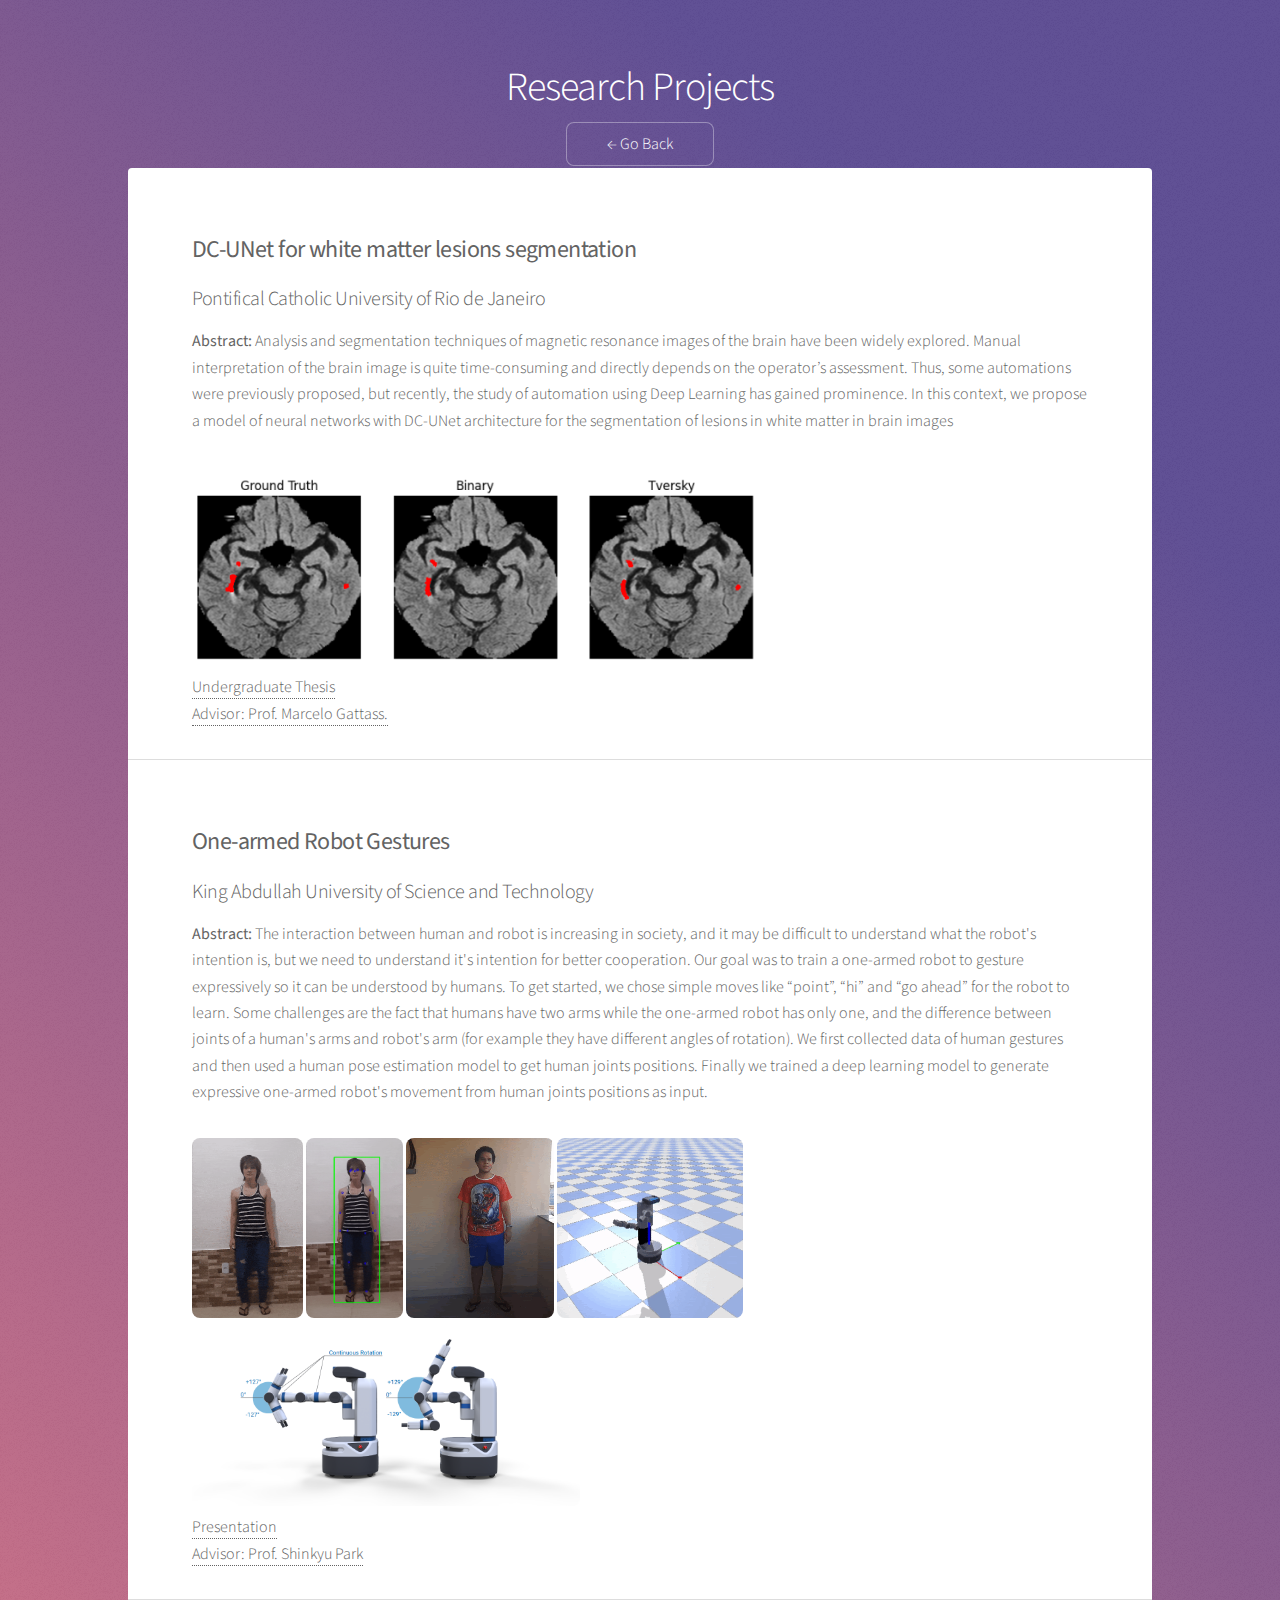
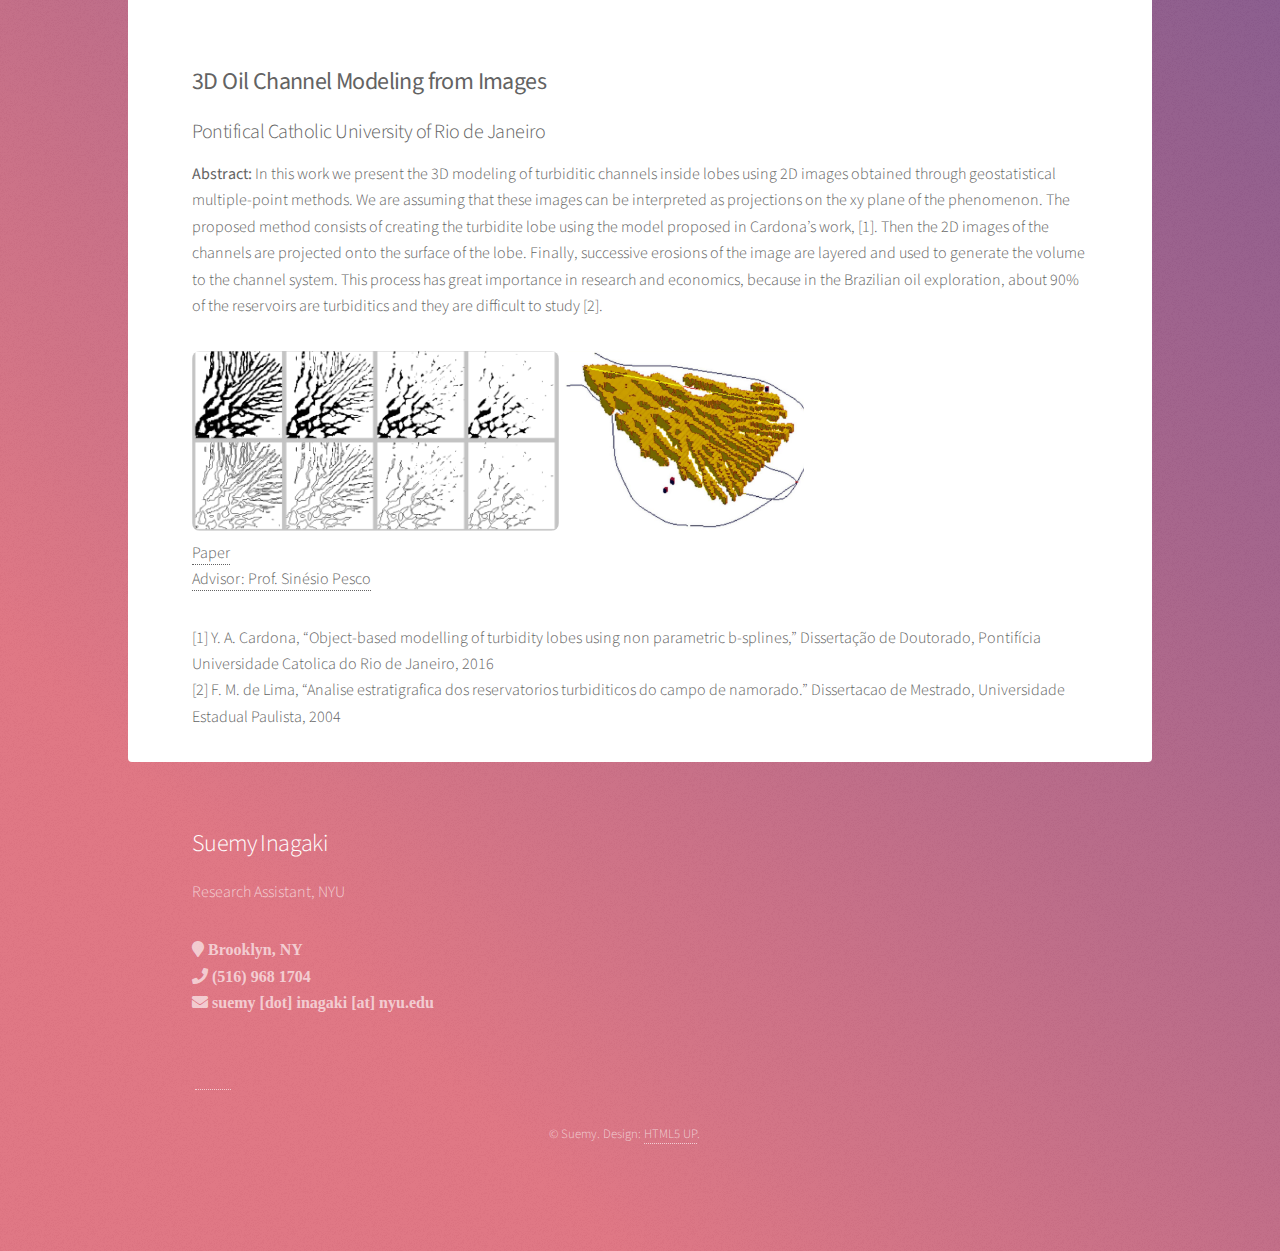
==== research.html @ 91f67653 "Update with research projects" ====
<!DOCTYPE HTML>
<!--
	Stellar by HTML5 UP
	html5up.net | @ajlkn
	Free for personal and commercial use under the CCA 3.0 license (html5up.net/license)
-->
<html>
	<head>
		<title>Research Projects</title>
		<meta charset="utf-8" />
		<meta name="viewport" content="width=device-width, initial-scale=1, user-scalable=no" />
		<link rel="stylesheet" href="assets/css/main.css" />
		<noscript><link rel="stylesheet" href="assets/css/noscript.css" /></noscript>
	</head>
	<body class="is-preload">

		<!-- Wrapper -->
			<div id="wrapper">

				<!-- Header -->
					<header id="header">
						<h1>Research Projects</h1>
						<a href="index.html#intro" class="button"> &#8592 Go Back</a>
						<!-- <p>Ipsum dolor sit amet nullam</p> -->
					</header>

				<!-- Main -->
					<div id="main">
						<!-- Content -->
							<section id="content" class="main">
								<span class="image main"><img src="images/pic04.jpg" alt="" /></span>
								<h2><b>DC-UNet for white matter lesions segmentation</b></h2>
								<h3>Pontifical Catholic University of Rio de Janeiro</h3>
								<p><b>Abstract: </b>Analysis and segmentation techniques of magnetic resonance images of
									the brain have been widely explored. Manual interpretation of the brain image
									is quite time-consuming and directly depends on the operator’s assessment.
									Thus, some automations were previously proposed, but recently, the study
									of automation using Deep Learning has gained prominence. In this context,
									we propose a model of neural networks with DC-UNet architecture for the
									segmentation of lesions in white matter in brain images</p>
									<span class="image"><img src="images/brain-result.png" alt="" width="100%" height="200" display="block" margin-left="auto"
										margin-right="auto"/></span><br>
										<a target="_blank" href="https://www.maxwell.vrac.puc-rio.br/64865/64865.PDF">Undergraduate Thesis</a><br>
									<a target="_blank" href="https://scholar.google.com.br/citations?user=zrRqeM8AAAAJ&hl=en">Advisor: Prof. Marcelo Gattass.</a>
								</section>

								<section id="content" class="main">	
								<h2><b>One-armed Robot Gestures</b></h2>
								<h3>King Abdullah University of Science and Technology</h3>

								<p><b>Abstract: </b>The interaction between human and robot is increasing in society, and 				
									it may be difficult to understand what the robot's intention is, but
									we need to understand it's intention for better cooperation. 
									Our goal was to train a one-armed robot to gesture expressively so it can be understood by humans.
									To get started, we chose simple moves like “point”, “hi” and “go ahead” for the robot to learn.
									Some challenges are the fact that humans have two arms while the one-armed robot has only one, and 
									the difference between joints of a human's arms and robot's arm (for example they have different angles of rotation). 
									We first collected data of human gestures and then used a human pose estimation model to get human joints positions. Finally we
									trained a deep learning model to generate expressive one-armed robot's movement from human  joints positions as input. 
									</p>
									<div class="container" display="flex" align-items="center" grid-template-columns="1fr 1fr 1fr" column-gap="5px">
									<span class="image"><img src="images/pose-estimation-input.gif" alt="" width="100%" height="180" display="block" margin-left="auto"
										margin-right="auto"/></span>
									<span class="image"><img src="images/pose-estimation.gif" alt="" width="100%" height="180" display="block" margin-left="auto"
									margin-right="auto"/></span>
									<span class="image"><img src="images/person.gif" alt="" width="100%" height="180" display="block" margin-left="auto"
										margin-right="auto"/></span>
									<span class="image"><img src="images/robot-cut.gif" alt="" width="100%" height="180" display="block" margin-left="auto"
										margin-right="auto"/></span>
									<span class="image"><img src="images/fetch.png" alt="" width="100%" height="180" display="block" margin-left="auto"
										margin-right="auto"/></span>
									</div>
									<a target="_blank" href="https://docs.google.com/presentation/d/1oYdUjSKc9FrnafpbBqPmD8VnuwmYdzmno7XY4Pcag-A/edit#slide=id.gc6f80d1ff_0_0"> Presentation </a><br>
									<a target="_blank" href="https://sites.google.com/site/shinkyupark1/home"> Advisor: Prof. Shinkyu Park</a>
							</section>
							<section  id="content" class="main">
							<h2><b>3D Oil Channel Modeling from Images</b></h2>
							<h3>Pontifical Catholic University of Rio de Janeiro</h3>
							<p><b>Abstract: </b>In this work we present the 3D modeling of turbiditic channels inside lobes using 2D images obtained through
								geostatistical multiple-point methods. We are assuming that these
								images can be interpreted as projections on the xy plane of
								the phenomenon. The proposed method consists of creating the
								turbidite lobe using the model proposed in Cardona’s work, [1].
								Then the 2D images of the channels are projected onto the surface
								of the lobe. Finally, successive erosions of the image are layered
								and used to generate the volume to the channel system. This
								process has great importance in research and economics, because
								in the Brazilian oil exploration, about 90% of the reservoirs are
								turbiditics and they are difficult to study [2].</p>
								<span class="image"><img src="images/channel2.png" alt="" width="100%" height="180" display="block" margin-left="auto"
									margin-right="auto"/></span>
								<span class="image"><img src="images/channel.png" alt="" width="100%" height="180" display="block" margin-left="auto"
								margin-right="auto"/></span><br>
								<a target="_blank" href="http://sibgrapi.sid.inpe.br/col/sid.inpe.br/sibgrapi/2018/10.19.23.57/doc/WUW_3D_Modeling_Of_Turbiditic_Channel.pdf"> Paper </a><br>
								<a target="_blank" href="http://www.mat.puc-rio.br/docente/sinesio-pesco"> Advisor: Prof. Sinésio Pesco</a></p>
								<div fontsize="1px">[1] Y. A. Cardona, “Object-based modelling of turbidity lobes using non
									parametric b-splines,” Dissertação de Doutorado, Pontifícia Universidade
									Catolica do Rio de Janeiro, 2016</div>
								<div>[2] F. M. de Lima, “Analise estratigrafica dos reservatorios turbiditicos do
									campo de namorado.” Dissertacao de Mestrado, Universidade Estadual
									Paulista, 2004</div>
								
							</section>

					</div>

				<!-- Footer -->
				<footer id="footer">
					<section>
						<h2>Suemy Inagaki</h2>
						<p>Research Assistant, NYU</p>
					<p><i class="fa fa-map-marker"> Brooklyn, NY </i><br/>
						<i class="fa fa-phone"> (516) 968 1704</i><br/>
						<i class="fa fa-envelope"> suemy [dot] inagaki [at] nyu.edu </i> </p>
						<p></p>
	
						<a style="font-size:24px" target="_blank" href="https://www.linkedin.com/in/suemy-inagaki/"><i class="fa fa-linkedin-square" style="font-size:36px"></i></a>
						<a style="font-size:24px" target="_blank" href="https://github.com/SuemyInagaki"><i class="fa fa-github" style="font-size:36px"></i></a>
							
					</section>
					<p class="copyright">&copy; Suemy. Design: <a href="https://html5up.net">HTML5 UP</a>.</p>
				</footer>


			</div>

		<!-- Scripts -->
			<script src="assets/js/jquery.min.js"></script>
			<script src="assets/js/jquery.scrollex.min.js"></script>
			<script src="assets/js/jquery.scrolly.min.js"></script>
			<script src="assets/js/browser.min.js"></script>
			<script src="assets/js/breakpoints.min.js"></script>
			<script src="assets/js/util.js"></script>
			<script src="assets/js/main.js"></script>

	</body>
</html>
---- assets/css/main.css ----
@import url(fontawesome-all.min.css);
@import 'https://fonts.googleapis.com/css?family=Source+Sans+Pro:300,400';

/*
	Stellar by HTML5 UP
	html5up.net | @ajlkn
	Free for personal and commercial use under the CCA 3.0 license (html5up.net/license)
*/

html, body, div, span, applet, object,
iframe, h1, h2, h3, h4, h5, h6, p, blockquote,
pre, a, abbr, acronym, address, big, cite,
code, del, dfn, em, img, ins, kbd, q, s, samp,
small, strike, strong, sub, sup, tt, var, b,
u, i, center, dl, dt, dd, ol, ul, li, fieldset,
form, label, legend, table, caption, tbody,
tfoot, thead, tr, th, td, article, aside,
canvas, details, embed, figure, figcaption,
footer, header, hgroup, menu, nav, output, ruby,
section, summary, time, mark, audio, video {
	margin: 0;
	padding: 0;
	border: 0;
	font-size: 100%;
	font: inherit;
	vertical-align: baseline;}

article, aside, details, figcaption, figure,
footer, header, hgroup, menu, nav, section {
	display: block;}

body {
	line-height: 1;
}

ol, ul {
	list-style: none;
}

blockquote, q {
	quotes: none;
}

	blockquote:before, blockquote:after, q:before, q:after {
		content: '';
		content: none;
	}

table {
	border-collapse: collapse;
	border-spacing: 0;
}

body {
	-webkit-text-size-adjust: none;
}

mark {
	background-color: transparent;
	color: inherit;
}

input::-moz-focus-inner {
	border: 0;
	padding: 0;
}

input, select, textarea {
	-moz-appearance: none;
	-webkit-appearance: none;
	-ms-appearance: none;
	appearance: none;
}

/* Basic */

	@-ms-viewport {
		width: device-width;
	}

	body {
		-ms-overflow-style: scrollbar;
	}

	@media screen and (max-width: 480px) {

		html, body {
			min-width: 320px;
		}

	}

	html {
		box-sizing: border-box;
	}

	*, *:before, *:after {
		box-sizing: inherit;
	}

	body {
		background-color: #935d8c;
		background-image: url("images/overlay.png"), -moz-linear-gradient(45deg, #e37682 15%, #5f4d93 85%);
		background-image: url("images/overlay.png"), -webkit-linear-gradient(45deg, #e37682 15%, #5f4d93 85%);
		background-image: url("images/overlay.png"), -ms-linear-gradient(45deg, #e37682 15%, #5f4d93 85%);
		background-image: url("images/overlay.png"), linear-gradient(45deg, #e37682 15%, #5f4d93 85%);
	}

		body.is-preload *, body.is-preload *:before, body.is-preload *:after {
			-moz-animation: none !important;
			-webkit-animation: none !important;
			-ms-animation: none !important;
			animation: none !important;
			-moz-transition: none !important;
			-webkit-transition: none !important;
			-ms-transition: none !important;
			transition: none !important;
		}

/* Type */

	body {
		background-color: #935d8c;
		color: rgba(255, 255, 255, 0.65);
	}

	body, input, select, textarea {
		font-family: "Source Sans Pro", Helvetica, sans-serif;
		font-size: 17pt;
		font-weight: 300;
		line-height: 1.65;
	}

		@media screen and (max-width: 1680px) {

			body, input, select, textarea {
				font-size: 14pt;
			}

		}

		@media screen and (max-width: 1280px) {

			body, input, select, textarea {
				font-size: 12pt;
			}

		}

		@media screen and (max-width: 360px) {

			body, input, select, textarea {
				font-size: 11pt;
			}

		}

	a {
		-moz-transition: color 0.2s ease, border-bottom 0.2s ease;
		-webkit-transition: color 0.2s ease, border-bottom 0.2s ease;
		-ms-transition: color 0.2s ease, border-bottom 0.2s ease;
		transition: color 0.2s ease, border-bottom 0.2s ease;
		text-decoration: none;
		border-bottom: dotted 1px;
		color: inherit;
	}

		a:hover {
			border-bottom-color: transparent;
		}

	strong, b {
		font-weight: 400;
	}

	em, i {
		font-style: italic;
	}

	p {
		margin: 0 0 2em 0;
	}

		p.content {
			-moz-columns: 20em 2;
			-webkit-columns: 20em 2;
			-ms-columns: 20em 2;
			columns: 20em 2;
			-moz-column-gap: 2em;
			-webkit-column-gap: 2em;
			-ms-column-gap: 2em;
			column-gap: 2em;
			text-align: justify;
		}

	h1, h2, h3, h4, h5, h6 {
		font-weight: 300;
		line-height: 1.5;
		margin: 0 0 0.7em 0;
		letter-spacing: -0.025em;
	}

		h1 a, h2 a, h3 a, h4 a, h5 a, h6 a {
			color: inherit;
			text-decoration: none;
		}

	h1 {
		font-size: 2.5em;
		line-height: 1.2;
	}

	h2 {
		font-size: 1.5em;
	}

	h3 {
		font-size: 1.25em;
	}

	h4 {
		font-size: 1.1em;
	}

	h5 {
		font-size: 0.9em;
	}

	h6 {
		font-size: 0.7em;
	}

	@media screen and (max-width: 736px) {

		h1 {
			font-size: 2em;
		}

	}

	sub {
		font-size: 0.8em;
		position: relative;
		top: 0.5em;
	}

	sup {
		font-size: 0.8em;
		position: relative;
		top: -0.5em;
	}

	blockquote {
		border-left: solid 4px;
		font-style: italic;
		margin: 0 0 2em 0;
		padding: 0.5em 0 0.5em 2em;
	}

	code {
		border-radius: 8px;
		border: solid 1px;
		font-family: "Courier New", monospace;
		font-size: 0.9em;
		margin: 0 0.25em;
		padding: 0.25em 0.65em;
	}

	pre {
		-webkit-overflow-scrolling: touch;
		font-family: "Courier New", monospace;
		font-size: 0.9em;
		margin: 0 0 2em 0;
	}

		pre code {
			display: block;
			line-height: 1.75;
			padding: 1em 1.5em;
			overflow-x: auto;
		}

	hr {
		border: 0;
		border-bottom: solid 1px;
		margin: 2em 0;
	}

		hr.major {
			margin: 3em 0;
		}

	.align-left {
		text-align: left;
	}

	.align-center {
		text-align: center;
	}

	.align-right {
		text-align: right;
	}

	input, select, textarea {
		color: #ffffff;
	}

	a:hover {
		color: #ffffff;
	}

	strong, b {
		color: #ffffff;
	}

	h1, h2, h3, h4, h5, h6 {
		color: #ffffff;
	}

	blockquote {
		border-left-color: rgba(255, 255, 255, 0.35);
	}

	code {
		background: rgba(255, 255, 255, 0.075);
		border-color: rgba(255, 255, 255, 0.35);
	}

	hr {
		border-bottom-color: rgba(255, 255, 255, 0.35);
	}

/* Row */

	.row {
		display: flex;
		flex-wrap: wrap;
		box-sizing: border-box;
		align-items: stretch;
	}

		.row > * {
			box-sizing: border-box;
		}

		.row.gtr-uniform > * > :last-child {
			margin-bottom: 0;
		}

		.row.aln-left {
			justify-content: flex-start;
		}

		.row.aln-center {
			justify-content: center;
		}

		.row.aln-right {
			justify-content: flex-end;
		}

		.row.aln-top {
			align-items: flex-start;
		}

		.row.aln-middle {
			align-items: center;
		}

		.row.aln-bottom {
			align-items: flex-end;
		}

		.row > .imp {
			order: -1;
		}

		.row > .col-1 {
			width: 8.33333%;
		}

		.row > .off-1 {
			margin-left: 8.33333%;
		}

		.row > .col-2 {
			width: 16.66667%;
		}

		.row > .off-2 {
			margin-left: 16.66667%;
		}

		.row > .col-3 {
			width: 25%;
		}

		.row > .off-3 {
			margin-left: 25%;
		}

		.row > .col-4 {
			width: 33.33333%;
		}

		.row > .off-4 {
			margin-left: 33.33333%;
		}

		.row > .col-5 {
			width: 41.66667%;
		}

		.row > .off-5 {
			margin-left: 41.66667%;
		}

		.row > .col-6 {
			width: 50%;
		}

		.row > .off-6 {
			margin-left: 50%;
		}

		.row > .col-7 {
			width: 58.33333%;
		}

		.row > .off-7 {
			margin-left: 58.33333%;
		}

		.row > .col-8 {
			width: 66.66667%;
		}

		.row > .off-8 {
			margin-left: 66.66667%;
		}

		.row > .col-9 {
			width: 75%;
		}

		.row > .off-9 {
			margin-left: 75%;
		}

		.row > .col-10 {
			width: 83.33333%;
		}

		.row > .off-10 {
			margin-left: 83.33333%;
		}

		.row > .col-11 {
			width: 91.66667%;
		}

		.row > .off-11 {
			margin-left: 91.66667%;
		}

		.row > .col-12 {
			width: 100%;
		}

		.row > .off-12 {
			margin-left: 100%;
		}

		.row.gtr-0 {
			margin-top: 0;
			margin-left: 0em;
		}

			.row.gtr-0 > * {
				padding: 0 0 0 0em;
			}

			.row.gtr-0.gtr-uniform {
				margin-top: 0em;
			}

				.row.gtr-0.gtr-uniform > * {
					padding-top: 0em;
				}

		.row.gtr-25 {
			margin-top: 0;
			margin-left: -0.375em;
		}

			.row.gtr-25 > * {
				padding: 0 0 0 0.375em;
			}

			.row.gtr-25.gtr-uniform {
				margin-top: -0.375em;
			}

				.row.gtr-25.gtr-uniform > * {
					padding-top: 0.375em;
				}

		.row.gtr-50 {
			margin-top: 0;
			margin-left: -0.75em;
		}

			.row.gtr-50 > * {
				padding: 0 0 0 0.75em;
			}

			.row.gtr-50.gtr-uniform {
				margin-top: -0.75em;
			}

				.row.gtr-50.gtr-uniform > * {
					padding-top: 0.75em;
				}

		.row {
			margin-top: 0;
			margin-left: -1.5em;
		}

			.row > * {
				padding: 0 0 0 1.5em;
			}

			.row.gtr-uniform {
				margin-top: -1.5em;
			}

				.row.gtr-uniform > * {
					padding-top: 1.5em;
				}

		.row.gtr-150 {
			margin-top: 0;
			margin-left: -2.25em;
		}

			.row.gtr-150 > * {
				padding: 0 0 0 2.25em;
			}

			.row.gtr-150.gtr-uniform {
				margin-top: -2.25em;
			}

				.row.gtr-150.gtr-uniform > * {
					padding-top: 2.25em;
				}

		.row.gtr-200 {
			margin-top: 0;
			margin-left: -3em;
		}

			.row.gtr-200 > * {
				padding: 0 0 0 3em;
			}

			.row.gtr-200.gtr-uniform {
				margin-top: -3em;
			}

				.row.gtr-200.gtr-uniform > * {
					padding-top: 3em;
				}

		@media screen and (max-width: 1680px) {

			.row {
				display: flex;
				flex-wrap: wrap;
				box-sizing: border-box;
				align-items: stretch;
			}

				.row > * {
					box-sizing: border-box;
				}

				.row.gtr-uniform > * > :last-child {
					margin-bottom: 0;
				}

				.row.aln-left {
					justify-content: flex-start;
				}

				.row.aln-center {
					justify-content: center;
				}

				.row.aln-right {
					justify-content: flex-end;
				}

				.row.aln-top {
					align-items: flex-start;
				}

				.row.aln-middle {
					align-items: center;
				}

				.row.aln-bottom {
					align-items: flex-end;
				}

				.row > .imp-xlarge {
					order: -1;
				}

				.row > .col-1-xlarge {
					width: 8.33333%;
				}

				.row > .off-1-xlarge {
					margin-left: 8.33333%;
				}

				.row > .col-2-xlarge {
					width: 16.66667%;
				}

				.row > .off-2-xlarge {
					margin-left: 16.66667%;
				}

				.row > .col-3-xlarge {
					width: 25%;
				}

				.row > .off-3-xlarge {
					margin-left: 25%;
				}

				.row > .col-4-xlarge {
					width: 33.33333%;
				}

				.row > .off-4-xlarge {
					margin-left: 33.33333%;
				}

				.row > .col-5-xlarge {
					width: 41.66667%;
				}

				.row > .off-5-xlarge {
					margin-left: 41.66667%;
				}

				.row > .col-6-xlarge {
					width: 50%;
				}

				.row > .off-6-xlarge {
					margin-left: 50%;
				}

				.row > .col-7-xlarge {
					width: 58.33333%;
				}

				.row > .off-7-xlarge {
					margin-left: 58.33333%;
				}

				.row > .col-8-xlarge {
					width: 66.66667%;
				}

				.row > .off-8-xlarge {
					margin-left: 66.66667%;
				}

				.row > .col-9-xlarge {
					width: 75%;
				}

				.row > .off-9-xlarge {
					margin-left: 75%;
				}

				.row > .col-10-xlarge {
					width: 83.33333%;
				}

				.row > .off-10-xlarge {
					margin-left: 83.33333%;
				}

				.row > .col-11-xlarge {
					width: 91.66667%;
				}

				.row > .off-11-xlarge {
					margin-left: 91.66667%;
				}

				.row > .col-12-xlarge {
					width: 100%;
				}

				.row > .off-12-xlarge {
					margin-left: 100%;
				}

				.row.gtr-0 {
					margin-top: 0;
					margin-left: 0em;
				}

					.row.gtr-0 > * {
						padding: 0 0 0 0em;
					}

					.row.gtr-0.gtr-uniform {
						margin-top: 0em;
					}

						.row.gtr-0.gtr-uniform > * {
							padding-top: 0em;
						}

				.row.gtr-25 {
					margin-top: 0;
					margin-left: -0.375em;
				}

					.row.gtr-25 > * {
						padding: 0 0 0 0.375em;
					}

					.row.gtr-25.gtr-uniform {
						margin-top: -0.375em;
					}

						.row.gtr-25.gtr-uniform > * {
							padding-top: 0.375em;
						}

				.row.gtr-50 {
					margin-top: 0;
					margin-left: -0.75em;
				}

					.row.gtr-50 > * {
						padding: 0 0 0 0.75em;
					}

					.row.gtr-50.gtr-uniform {
						margin-top: -0.75em;
					}

						.row.gtr-50.gtr-uniform > * {
							padding-top: 0.75em;
						}

				.row {
					margin-top: 0;
					margin-left: -1.5em;
				}

					.row > * {
						padding: 0 0 0 1.5em;
					}

					.row.gtr-uniform {
						margin-top: -1.5em;
					}

						.row.gtr-uniform > * {
							padding-top: 1.5em;
						}

				.row.gtr-150 {
					margin-top: 0;
					margin-left: -2.25em;
				}

					.row.gtr-150 > * {
						padding: 0 0 0 2.25em;
					}

					.row.gtr-150.gtr-uniform {
						margin-top: -2.25em;
					}

						.row.gtr-150.gtr-uniform > * {
							padding-top: 2.25em;
						}

				.row.gtr-200 {
					margin-top: 0;
					margin-left: -3em;
				}

					.row.gtr-200 > * {
						padding: 0 0 0 3em;
					}

					.row.gtr-200.gtr-uniform {
						margin-top: -3em;
					}

						.row.gtr-200.gtr-uniform > * {
							padding-top: 3em;
						}

		}

		@media screen and (max-width: 1280px) {

			.row {
				display: flex;
				flex-wrap: wrap;
				box-sizing: border-box;
				align-items: stretch;
			}

				.row > * {
					box-sizing: border-box;
				}

				.row.gtr-uniform > * > :last-child {
					margin-bottom: 0;
				}

				.row.aln-left {
					justify-content: flex-start;
				}

				.row.aln-center {
					justify-content: center;
				}

				.row.aln-right {
					justify-content: flex-end;
				}

				.row.aln-top {
					align-items: flex-start;
				}

				.row.aln-middle {
					align-items: center;
				}

				.row.aln-bottom {
					align-items: flex-end;
				}

				.row > .imp-large {
					order: -1;
				}

				.row > .col-1-large {
					width: 8.33333%;
				}

				.row > .off-1-large {
					margin-left: 8.33333%;
				}

				.row > .col-2-large {
					width: 16.66667%;
				}

				.row > .off-2-large {
					margin-left: 16.66667%;
				}

				.row > .col-3-large {
					width: 25%;
				}

				.row > .off-3-large {
					margin-left: 25%;
				}

				.row > .col-4-large {
					width: 33.33333%;
				}

				.row > .off-4-large {
					margin-left: 33.33333%;
				}

				.row > .col-5-large {
					width: 41.66667%;
				}

				.row > .off-5-large {
					margin-left: 41.66667%;
				}

				.row > .col-6-large {
					width: 50%;
				}

				.row > .off-6-large {
					margin-left: 50%;
				}

				.row > .col-7-large {
					width: 58.33333%;
				}

				.row > .off-7-large {
					margin-left: 58.33333%;
				}

				.row > .col-8-large {
					width: 66.66667%;
				}

				.row > .off-8-large {
					margin-left: 66.66667%;
				}

				.row > .col-9-large {
					width: 75%;
				}

				.row > .off-9-large {
					margin-left: 75%;
				}

				.row > .col-10-large {
					width: 83.33333%;
				}

				.row > .off-10-large {
					margin-left: 83.33333%;
				}

				.row > .col-11-large {
					width: 91.66667%;
				}

				.row > .off-11-large {
					margin-left: 91.66667%;
				}

				.row > .col-12-large {
					width: 100%;
				}

				.row > .off-12-large {
					margin-left: 100%;
				}

				.row.gtr-0 {
					margin-top: 0;
					margin-left: 0em;
				}

					.row.gtr-0 > * {
						padding: 0 0 0 0em;
					}

					.row.gtr-0.gtr-uniform {
						margin-top: 0em;
					}

						.row.gtr-0.gtr-uniform > * {
							padding-top: 0em;
						}

				.row.gtr-25 {
					margin-top: 0;
					margin-left: -0.375em;
				}

					.row.gtr-25 > * {
						padding: 0 0 0 0.375em;
					}

					.row.gtr-25.gtr-uniform {
						margin-top: -0.375em;
					}

						.row.gtr-25.gtr-uniform > * {
							padding-top: 0.375em;
						}

				.row.gtr-50 {
					margin-top: 0;
					margin-left: -0.75em;
				}

					.row.gtr-50 > * {
						padding: 0 0 0 0.75em;
					}

					.row.gtr-50.gtr-uniform {
						margin-top: -0.75em;
					}

						.row.gtr-50.gtr-uniform > * {
							padding-top: 0.75em;
						}

				.row {
					margin-top: 0;
					margin-left: -1.5em;
				}

					.row > * {
						padding: 0 0 0 1.5em;
					}

					.row.gtr-uniform {
						margin-top: -1.5em;
					}

						.row.gtr-uniform > * {
							padding-top: 1.5em;
						}

				.row.gtr-150 {
					margin-top: 0;
					margin-left: -2.25em;
				}

					.row.gtr-150 > * {
						padding: 0 0 0 2.25em;
					}

					.row.gtr-150.gtr-uniform {
						margin-top: -2.25em;
					}

						.row.gtr-150.gtr-uniform > * {
							padding-top: 2.25em;
						}

				.row.gtr-200 {
					margin-top: 0;
					margin-left: -3em;
				}

					.row.gtr-200 > * {
						padding: 0 0 0 3em;
					}

					.row.gtr-200.gtr-uniform {
						margin-top: -3em;
					}

						.row.gtr-200.gtr-uniform > * {
							padding-top: 3em;
						}

		}

		@media screen and (max-width: 980px) {

			.row {
				display: flex;
				flex-wrap: wrap;
				box-sizing: border-box;
				align-items: stretch;
			}

				.row > * {
					box-sizing: border-box;
				}

				.row.gtr-uniform > * > :last-child {
					margin-bottom: 0;
				}

				.row.aln-left {
					justify-content: flex-start;
				}

				.row.aln-center {
					justify-content: center;
				}

				.row.aln-right {
					justify-content: flex-end;
				}

				.row.aln-top {
					align-items: flex-start;
				}

				.row.aln-middle {
					align-items: center;
				}

				.row.aln-bottom {
					align-items: flex-end;
				}

				.row > .imp-medium {
					order: -1;
				}

				.row > .col-1-medium {
					width: 8.33333%;
				}

				.row > .off-1-medium {
					margin-left: 8.33333%;
				}

				.row > .col-2-medium {
					width: 16.66667%;
				}

				.row > .off-2-medium {
					margin-left: 16.66667%;
				}

				.row > .col-3-medium {
					width: 25%;
				}

				.row > .off-3-medium {
					margin-left: 25%;
				}

				.row > .col-4-medium {
					width: 33.33333%;
				}

				.row > .off-4-medium {
					margin-left: 33.33333%;
				}

				.row > .col-5-medium {
					width: 41.66667%;
				}

				.row > .off-5-medium {
					margin-left: 41.66667%;
				}

				.row > .col-6-medium {
					width: 50%;
				}

				.row > .off-6-medium {
					margin-left: 50%;
				}

				.row > .col-7-medium {
					width: 58.33333%;
				}

				.row > .off-7-medium {
					margin-left: 58.33333%;
				}

				.row > .col-8-medium {
					width: 66.66667%;
				}

				.row > .off-8-medium {
					margin-left: 66.66667%;
				}

				.row > .col-9-medium {
					width: 75%;
				}

				.row > .off-9-medium {
					margin-left: 75%;
				}

				.row > .col-10-medium {
					width: 83.33333%;
				}

				.row > .off-10-medium {
					margin-left: 83.33333%;
				}

				.row > .col-11-medium {
					width: 91.66667%;
				}

				.row > .off-11-medium {
					margin-left: 91.66667%;
				}

				.row > .col-12-medium {
					width: 100%;
				}

				.row > .off-12-medium {
					margin-left: 100%;
				}

				.row.gtr-0 {
					margin-top: 0;
					margin-left: 0em;
				}

					.row.gtr-0 > * {
						padding: 0 0 0 0em;
					}

					.row.gtr-0.gtr-uniform {
						margin-top: 0em;
					}

						.row.gtr-0.gtr-uniform > * {
							padding-top: 0em;
						}

				.row.gtr-25 {
					margin-top: 0;
					margin-left: -0.375em;
				}

					.row.gtr-25 > * {
						padding: 0 0 0 0.375em;
					}

					.row.gtr-25.gtr-uniform {
						margin-top: -0.375em;
					}

						.row.gtr-25.gtr-uniform > * {
							padding-top: 0.375em;
						}

				.row.gtr-50 {
					margin-top: 0;
					margin-left: -0.75em;
				}

					.row.gtr-50 > * {
						padding: 0 0 0 0.75em;
					}

					.row.gtr-50.gtr-uniform {
						margin-top: -0.75em;
					}

						.row.gtr-50.gtr-uniform > * {
							padding-top: 0.75em;
						}

				.row {
					margin-top: 0;
					margin-left: -1.5em;
				}

					.row > * {
						padding: 0 0 0 1.5em;
					}

					.row.gtr-uniform {
						margin-top: -1.5em;
					}

						.row.gtr-uniform > * {
							padding-top: 1.5em;
						}

				.row.gtr-150 {
					margin-top: 0;
					margin-left: -2.25em;
				}

					.row.gtr-150 > * {
						padding: 0 0 0 2.25em;
					}

					.row.gtr-150.gtr-uniform {
						margin-top: -2.25em;
					}

						.row.gtr-150.gtr-uniform > * {
							padding-top: 2.25em;
						}

				.row.gtr-200 {
					margin-top: 0;
					margin-left: -3em;
				}

					.row.gtr-200 > * {
						padding: 0 0 0 3em;
					}

					.row.gtr-200.gtr-uniform {
						margin-top: -3em;
					}

						.row.gtr-200.gtr-uniform > * {
							padding-top: 3em;
						}

		}

		@media screen and (max-width: 736px) {

			.row {
				display: flex;
				flex-wrap: wrap;
				box-sizing: border-box;
				align-items: stretch;
			}

				.row > * {
					box-sizing: border-box;
				}

				.row.gtr-uniform > * > :last-child {
					margin-bottom: 0;
				}

				.row.aln-left {
					justify-content: flex-start;
				}

				.row.aln-center {
					justify-content: center;
				}

				.row.aln-right {
					justify-content: flex-end;
				}

				.row.aln-top {
					align-items: flex-start;
				}

				.row.aln-middle {
					align-items: center;
				}

				.row.aln-bottom {
					align-items: flex-end;
				}

				.row > .imp-small {
					order: -1;
				}

				.row > .col-1-small {
					width: 8.33333%;
				}

				.row > .off-1-small {
					margin-left: 8.33333%;
				}

				.row > .col-2-small {
					width: 16.66667%;
				}

				.row > .off-2-small {
					margin-left: 16.66667%;
				}

				.row > .col-3-small {
					width: 25%;
				}

				.row > .off-3-small {
					margin-left: 25%;
				}

				.row > .col-4-small {
					width: 33.33333%;
				}

				.row > .off-4-small {
					margin-left: 33.33333%;
				}

				.row > .col-5-small {
					width: 41.66667%;
				}

				.row > .off-5-small {
					margin-left: 41.66667%;
				}

				.row > .col-6-small {
					width: 50%;
				}

				.row > .off-6-small {
					margin-left: 50%;
				}

				.row > .col-7-small {
					width: 58.33333%;
				}

				.row > .off-7-small {
					margin-left: 58.33333%;
				}

				.row > .col-8-small {
					width: 66.66667%;
				}

				.row > .off-8-small {
					margin-left: 66.66667%;
				}

				.row > .col-9-small {
					width: 75%;
				}

				.row > .off-9-small {
					margin-left: 75%;
				}

				.row > .col-10-small {
					width: 83.33333%;
				}

				.row > .off-10-small {
					margin-left: 83.33333%;
				}

				.row > .col-11-small {
					width: 91.66667%;
				}

				.row > .off-11-small {
					margin-left: 91.66667%;
				}

				.row > .col-12-small {
					width: 100%;
				}

				.row > .off-12-small {
					margin-left: 100%;
				}

				.row.gtr-0 {
					margin-top: 0;
					margin-left: 0em;
				}

					.row.gtr-0 > * {
						padding: 0 0 0 0em;
					}

					.row.gtr-0.gtr-uniform {
						margin-top: 0em;
					}

						.row.gtr-0.gtr-uniform > * {
							padding-top: 0em;
						}

				.row.gtr-25 {
					margin-top: 0;
					margin-left: -0.25em;
				}

					.row.gtr-25 > * {
						padding: 0 0 0 0.25em;
					}

					.row.gtr-25.gtr-uniform {
						margin-top: -0.25em;
					}

						.row.gtr-25.gtr-uniform > * {
							padding-top: 0.25em;
						}

				.row.gtr-50 {
					margin-top: 0;
					margin-left: -0.5em;
				}

					.row.gtr-50 > * {
						padding: 0 0 0 0.5em;
					}

					.row.gtr-50.gtr-uniform {
						margin-top: -0.5em;
					}

						.row.gtr-50.gtr-uniform > * {
							padding-top: 0.5em;
						}

				.row {
					margin-top: 0;
					margin-left: -1em;
				}

					.row > * {
						padding: 0 0 0 1em;
					}

					.row.gtr-uniform {
						margin-top: -1em;
					}

						.row.gtr-uniform > * {
							padding-top: 1em;
						}

				.row.gtr-150 {
					margin-top: 0;
					margin-left: -1.5em;
				}

					.row.gtr-150 > * {
						padding: 0 0 0 1.5em;
					}

					.row.gtr-150.gtr-uniform {
						margin-top: -1.5em;
					}

						.row.gtr-150.gtr-uniform > * {
							padding-top: 1.5em;
						}

				.row.gtr-200 {
					margin-top: 0;
					margin-left: -2em;
				}

					.row.gtr-200 > * {
						padding: 0 0 0 2em;
					}

					.row.gtr-200.gtr-uniform {
						margin-top: -2em;
					}

						.row.gtr-200.gtr-uniform > * {
							padding-top: 2em;
						}

		}

		@media screen and (max-width: 480px) {

			.row {
				display: flex;
				flex-wrap: wrap;
				box-sizing: border-box;
				align-items: stretch;
			}

				.row > * {
					box-sizing: border-box;
				}

				.row.gtr-uniform > * > :last-child {
					margin-bottom: 0;
				}

				.row.aln-left {
					justify-content: flex-start;
				}

				.row.aln-center {
					justify-content: center;
				}

				.row.aln-right {
					justify-content: flex-end;
				}

				.row.aln-top {
					align-items: flex-start;
				}

				.row.aln-middle {
					align-items: center;
				}

				.row.aln-bottom {
					align-items: flex-end;
				}

				.row > .imp-xsmall {
					order: -1;
				}

				.row > .col-1-xsmall {
					width: 8.33333%;
				}

				.row > .off-1-xsmall {
					margin-left: 8.33333%;
				}

				.row > .col-2-xsmall {
					width: 16.66667%;
				}

				.row > .off-2-xsmall {
					margin-left: 16.66667%;
				}

				.row > .col-3-xsmall {
					width: 25%;
				}

				.row > .off-3-xsmall {
					margin-left: 25%;
				}

				.row > .col-4-xsmall {
					width: 33.33333%;
				}

				.row > .off-4-xsmall {
					margin-left: 33.33333%;
				}

				.row > .col-5-xsmall {
					width: 41.66667%;
				}

				.row > .off-5-xsmall {
					margin-left: 41.66667%;
				}

				.row > .col-6-xsmall {
					width: 50%;
				}

				.row > .off-6-xsmall {
					margin-left: 50%;
				}

				.row > .col-7-xsmall {
					width: 58.33333%;
				}

				.row > .off-7-xsmall {
					margin-left: 58.33333%;
				}

				.row > .col-8-xsmall {
					width: 66.66667%;
				}

				.row > .off-8-xsmall {
					margin-left: 66.66667%;
				}

				.row > .col-9-xsmall {
					width: 75%;
				}

				.row > .off-9-xsmall {
					margin-left: 75%;
				}

				.row > .col-10-xsmall {
					width: 83.33333%;
				}

				.row > .off-10-xsmall {
					margin-left: 83.33333%;
				}

				.row > .col-11-xsmall {
					width: 91.66667%;
				}

				.row > .off-11-xsmall {
					margin-left: 91.66667%;
				}

				.row > .col-12-xsmall {
					width: 100%;
				}

				.row > .off-12-xsmall {
					margin-left: 100%;
				}

				.row.gtr-0 {
					margin-top: 0;
					margin-left: 0em;
				}

					.row.gtr-0 > * {
						padding: 0 0 0 0em;
					}

					.row.gtr-0.gtr-uniform {
						margin-top: 0em;
					}

						.row.gtr-0.gtr-uniform > * {
							padding-top: 0em;
						}

				.row.gtr-25 {
					margin-top: 0;
					margin-left: -0.3125em;
				}

					.row.gtr-25 > * {
						padding: 0 0 0 0.3125em;
					}

					.row.gtr-25.gtr-uniform {
						margin-top: -0.3125em;
					}

						.row.gtr-25.gtr-uniform > * {
							padding-top: 0.3125em;
						}

				.row.gtr-50 {
					margin-top: 0;
					margin-left: -0.625em;
				}

					.row.gtr-50 > * {
						padding: 0 0 0 0.625em;
					}

					.row.gtr-50.gtr-uniform {
						margin-top: -0.625em;
					}

						.row.gtr-50.gtr-uniform > * {
							padding-top: 0.625em;
						}

				.row {
					margin-top: 0;
					margin-left: -1.25em;
				}

					.row > * {
						padding: 0 0 0 1.25em;
					}

					.row.gtr-uniform {
						margin-top: -1.25em;
					}

						.row.gtr-uniform > * {
							padding-top: 1.25em;
						}

				.row.gtr-150 {
					margin-top: 0;
					margin-left: -1.875em;
				}

					.row.gtr-150 > * {
						padding: 0 0 0 1.875em;
					}

					.row.gtr-150.gtr-uniform {
						margin-top: -1.875em;
					}

						.row.gtr-150.gtr-uniform > * {
							padding-top: 1.875em;
						}

				.row.gtr-200 {
					margin-top: 0;
					margin-left: -2.5em;
				}

					.row.gtr-200 > * {
						padding: 0 0 0 2.5em;
					}

					.row.gtr-200.gtr-uniform {
						margin-top: -2.5em;
					}

						.row.gtr-200.gtr-uniform > * {
							padding-top: 2.5em;
						}

		}

/* Box */

	.box {
		border-radius: 8px;
		border: solid;
		margin-bottom: 2em;
		padding: 1.5em;
	}

		.box > :last-child,
		.box > :last-child > :last-child,
		.box > :last-child > :last-child > :last-child {
			margin-bottom: 0;
		}

		.box.alt {
			border: 0;
			border-radius: 0;
			padding: 0;
		}

	.box {
		border-color: rgba(255, 255, 255, 0.35);
	}

/* Button */

	input[type="submit"],
	input[type="reset"],
	input[type="button"],
	button,
	.button {
		-moz-appearance: none;
		-webkit-appearance: none;
		-ms-appearance: none;
		appearance: none;
		-moz-transition: background-color 0.2s ease-in-out, color 0.2s ease-in-out;
		-webkit-transition: background-color 0.2s ease-in-out, color 0.2s ease-in-out;
		-ms-transition: background-color 0.2s ease-in-out, color 0.2s ease-in-out;
		transition: background-color 0.2s ease-in-out, color 0.2s ease-in-out;
		border-radius: 8px;
		border: 0;
		cursor: pointer;
		display: inline-block;
		font-weight: 300;
		height: 2.75em;
		line-height: 2.75em;
		min-width: 9.25em;
		padding: 0 1.5em;
		text-align: center;
		text-decoration: none;
		white-space: nowrap;
	}

		input[type="submit"].icon,
		input[type="reset"].icon,
		input[type="button"].icon,
		button.icon,
		.button.icon {
			padding-left: 1.35em;
		}

			input[type="submit"].icon:before,
			input[type="reset"].icon:before,
			input[type="button"].icon:before,
			button.icon:before,
			.button.icon:before {
				margin-right: 0.5em;
			}

		input[type="submit"].fit,
		input[type="reset"].fit,
		input[type="button"].fit,
		button.fit,
		.button.fit {
			width: 100%;
		}

		input[type="submit"].small,
		input[type="reset"].small,
		input[type="button"].small,
		button.small,
		.button.small {
			font-size: 0.8em;
		}

		input[type="submit"].large,
		input[type="reset"].large,
		input[type="button"].large,
		button.large,
		.button.large {
			font-size: 1.35em;
		}

		input[type="submit"].disabled, input[type="submit"]:disabled,
		input[type="reset"].disabled,
		input[type="reset"]:disabled,
		input[type="button"].disabled,
		input[type="button"]:disabled,
		button.disabled,
		button:disabled,
		.button.disabled,
		.button:disabled {
			pointer-events: none;
			opacity: 0.25;
		}

		@media screen and (max-width: 736px) {

			input[type="submit"],
			input[type="reset"],
			input[type="button"],
			button,
			.button {
				min-width: 0;
			}

		}

	input[type="submit"],
	input[type="reset"],
	input[type="button"],
	button,
	.button {
		background-color: transparent;
		box-shadow: inset 0 0 0 1px rgba(255, 255, 255, 0.35);
		color: #ffffff !important;
	}

		input[type="submit"]:hover,
		input[type="reset"]:hover,
		input[type="button"]:hover,
		button:hover,
		.button:hover {
			background-color: rgba(255, 255, 255, 0.075);
		}

		input[type="submit"]:active,
		input[type="reset"]:active,
		input[type="button"]:active,
		button:active,
		.button:active {
			background-color: rgba(255, 255, 255, 0.2);
		}

		input[type="submit"].icon:before,
		input[type="reset"].icon:before,
		input[type="button"].icon:before,
		button.icon:before,
		.button.icon:before {
			color: rgba(255, 255, 255, 0.5);
		}

		input[type="submit"].primary,
		input[type="reset"].primary,
		input[type="button"].primary,
		button.primary,
		.button.primary {
			background-color: #8cc9f0;
			color: #ffffff !important;
			box-shadow: none;
		}

			input[type="submit"].primary:hover,
			input[type="reset"].primary:hover,
			input[type="button"].primary:hover,
			button.primary:hover,
			.button.primary:hover {
				background-color: #9acff2;
			}

			input[type="submit"].primary:active,
			input[type="reset"].primary:active,
			input[type="button"].primary:active,
			button.primary:active,
			.button.primary:active {
				background-color: #7ec3ee;
			}

			input[type="submit"].primary.icon:before,
			input[type="reset"].primary.icon:before,
			input[type="button"].primary.icon:before,
			button.primary.icon:before,
			.button.primary.icon:before {
				color: #ffffff !important;
			}

/* Form */

	form {
		margin: 0 0 2em 0;
	}

	label {
		display: block;
		font-size: 0.9em;
		font-weight: 400;
		margin: 0 0 1em 0;
	}

	input[type="text"],
	input[type="password"],
	input[type="email"],
	select,
	textarea {
		-moz-appearance: none;
		-webkit-appearance: none;
		-ms-appearance: none;
		appearance: none;
		border-radius: 8px;
		border: solid 1px;
		color: inherit;
		display: block;
		outline: 0;
		padding: 0 1em;
		text-decoration: none;
		width: 100%;
	}

		input[type="text"]:invalid,
		input[type="password"]:invalid,
		input[type="email"]:invalid,
		select:invalid,
		textarea:invalid {
			box-shadow: none;
		}

	select {
		background-size: 1.25rem;
		background-repeat: no-repeat;
		background-position: calc(100% - 1rem) center;
		height: 2.75em;
		padding-right: 2.75em;
		text-overflow: ellipsis;
	}

		select:focus::-ms-value {
			background-color: transparent;
		}

		select::-ms-expand {
			display: none;
		}

	input[type="text"],
	input[type="password"],
	input[type="email"],
	select {
		height: 2.75em;
	}

	textarea {
		padding: 0.75em 1em;
	}

	input[type="checkbox"],
	input[type="radio"] {
		-moz-appearance: none;
		-webkit-appearance: none;
		-ms-appearance: none;
		appearance: none;
		display: block;
		float: left;
		margin-right: -2em;
		opacity: 0;
		width: 1em;
		z-index: -1;
	}

		input[type="checkbox"] + label,
		input[type="radio"] + label {
			text-decoration: none;
			cursor: pointer;
			display: inline-block;
			font-size: 1em;
			font-weight: 300;
			padding-left: 2.4em;
			padding-right: 0.75em;
			position: relative;
		}

			input[type="checkbox"] + label:before,
			input[type="radio"] + label:before {
				-moz-osx-font-smoothing: grayscale;
				-webkit-font-smoothing: antialiased;
				display: inline-block;
				font-style: normal;
				font-variant: normal;
				text-rendering: auto;
				line-height: 1;
				text-transform: none !important;
				font-family: 'Font Awesome 5 Free';
				font-weight: 900;
			}

			input[type="checkbox"] + label:before,
			input[type="radio"] + label:before {
				border-radius: 8px;
				border: solid 1px;
				content: '';
				display: inline-block;
				font-size: 0.8em;
				height: 2.0625em;
				left: 0;
				line-height: 2.0625em;
				position: absolute;
				text-align: center;
				top: 0;
				width: 2.0625em;
			}

		input[type="checkbox"]:checked + label:before,
		input[type="radio"]:checked + label:before {
			content: '\f00c';
		}

	input[type="checkbox"] + label:before {
		border-radius: 8px;
	}

	input[type="radio"] + label:before {
		border-radius: 100%;
	}

	::-webkit-input-placeholder {
		opacity: 1.0;
	}

	:-moz-placeholder {
		opacity: 1.0;
	}

	::-moz-placeholder {
		opacity: 1.0;
	}

	:-ms-input-placeholder {
		opacity: 1.0;
	}

	label {
		color: #ffffff;
	}

	input[type="text"],
	input[type="password"],
	input[type="email"],
	select,
	textarea {
		background-color: rgba(255, 255, 255, 0.075);
		border-color: rgba(255, 255, 255, 0.35);
	}

		input[type="text"]:focus,
		input[type="password"]:focus,
		input[type="email"]:focus,
		select:focus,
		textarea:focus {
			border-color: #8cc9f0;
			box-shadow: 0 0 0 1px #8cc9f0;
		}

	select {
		background-image: url("data:image/svg+xml;charset=utf8,%3Csvg xmlns='http://www.w3.org/2000/svg' width='40' height='40' preserveAspectRatio='none' viewBox='0 0 40 40'%3E%3Cpath d='M9.4,12.3l10.4,10.4l10.4-10.4c0.2-0.2,0.5-0.4,0.9-0.4c0.3,0,0.6,0.1,0.9,0.4l3.3,3.3c0.2,0.2,0.4,0.5,0.4,0.9 c0,0.4-0.1,0.6-0.4,0.9L20.7,31.9c-0.2,0.2-0.5,0.4-0.9,0.4c-0.3,0-0.6-0.1-0.9-0.4L4.3,17.3c-0.2-0.2-0.4-0.5-0.4-0.9 c0-0.4,0.1-0.6,0.4-0.9l3.3-3.3c0.2-0.2,0.5-0.4,0.9-0.4S9.1,12.1,9.4,12.3z' fill='rgba(255, 255, 255, 0.35)' /%3E%3C/svg%3E");
	}

		select option {
			color: #ffffff;
			background: #935d8c;
		}

	input[type="checkbox"] + label,
	input[type="radio"] + label {
		color: rgba(255, 255, 255, 0.65);
	}

		input[type="checkbox"] + label:before,
		input[type="radio"] + label:before {
			background: rgba(255, 255, 255, 0.075);
			border-color: rgba(255, 255, 255, 0.35);
		}

	input[type="checkbox"]:checked + label:before,
	input[type="radio"]:checked + label:before {
		background-color: #ffffff;
		border-color: #ffffff;
		color: #935d8c;
	}

	input[type="checkbox"]:focus + label:before,
	input[type="radio"]:focus + label:before {
		border-color: #8cc9f0;
		box-shadow: 0 0 0 1px #8cc9f0;
	}

	::-webkit-input-placeholder {
		color: rgba(255, 255, 255, 0.5) !important;
	}

	:-moz-placeholder {
		color: rgba(255, 255, 255, 0.5) !important;
	}

	::-moz-placeholder {
		color: rgba(255, 255, 255, 0.5) !important;
	}

	:-ms-input-placeholder {
		color: rgba(255, 255, 255, 0.5) !important;
	}

	.formerize-placeholder {
		color: rgba(255, 255, 255, 0.5) !important;
	}

/* Icon */

	.icon {
		text-decoration: none;
		-moz-transition: background-color 0.2s ease-in-out, color 0.2s ease-in-out;
		-webkit-transition: background-color 0.2s ease-in-out, color 0.2s ease-in-out;
		-ms-transition: background-color 0.2s ease-in-out, color 0.2s ease-in-out;
		transition: background-color 0.2s ease-in-out, color 0.2s ease-in-out;
		border-bottom: none;
		position: relative;
	}

		.icon:before {
			-moz-osx-font-smoothing: grayscale;
			-webkit-font-smoothing: antialiased;
			display: inline-block;
			font-style: normal;
			font-variant: normal;
			text-rendering: auto;
			line-height: 1;
			text-transform: none !important;
			font-family: 'Font Awesome 5 Free';
			font-weight: 400;
		}

		.icon > .label {
			display: none;
		}

		.icon:before {
			line-height: solid;
		}

		.icon.solid:before {
			font-weight: 900;
		}

		.icon.brands:before {
			font-family: 'Font Awesome 5 Brands';
		}

		.icon.major {
			border: solid 1px;
			display: inline-block;
			border-radius: 100%;
			padding: 0.65em;
			margin: 0 0 2em 0;
			cursor: default;
		}

			.icon.major:before {
				display: inline-block;
				font-size: 6.25rem;
				width: 2.25em;
				height: 2.25em;
				line-height: 2.2em;
				border-radius: 100%;
				border: solid 1px;
				text-align: center;
			}

		.icon.alt {
			display: inline-block;
			border: solid 1px;
			border-radius: 100%;
		}

			.icon.alt:before {
				display: block;
				font-size: 1.25em;
				width: 2em;
				height: 2em;
				text-align: center;
				line-height: 2em;
			}

		.icon.style1 {
			color: #efa8b0;
		}

		.icon.style2 {
			color: #c79cc8;
		}

		.icon.style3 {
			color: #a89cc8;
		}

		.icon.style4 {
			color: #9bb2e1;
		}

		.icon.style5 {
			color: #8cc9f0;
		}

		@media screen and (max-width: 1680px) {

			.icon.major:before {
				font-size: 5.5rem;
			}

		}

		@media screen and (max-width: 1280px) {

			.icon.major:before {
				font-size: 4.75rem;
			}

		}

		@media screen and (max-width: 736px) {

			.icon.major {
				margin: 0 0 1.5em 0;
				padding: 0.35em;
			}

				.icon.major:before {
					font-size: 3.5rem;
				}

		}

	.icon.major {
		border-color: rgba(255, 255, 255, 0.35);
	}

		.icon.major:before {
			border-color: rgba(255, 255, 255, 0.35);
		}

	.icon.alt {
		border-color: rgba(255, 255, 255, 0.35);
		color: #ffffff;
	}

		.icon.alt:hover {
			background-color: rgba(255, 255, 255, 0.075);
		}

		.icon.alt:active {
			background-color: rgba(255, 255, 255, 0.2);
		}

/* Image */

	.image {
		border-radius: 8px;
		border: 0;
		display: inline-block;
		position: relative;
	}

		.image img {
			border-radius: 8px;
			display: block;
		}

		.image.left, .image.right {
			max-width: 40%;
		}

			.image.left img, .image.right img {
				width: 100%;
			}

		.image.left {
			float: left;
			margin: 0 1.5em 1em 0;
			top: 0.25em;
		}

		.image.right {
			float: right;
			margin: 0 0 1em 1.5em;
			top: 0.25em;
		}

		.image.fit {
			display: block;
			margin: 0 0 2em 0;
			width: 100%;
		}

			.image.fit img {
				width: 100%;
			}

		.image.main {
			display: block;
			margin: 0 0 3em 0;
			width: 100%;
		}

			.image.main img {
				width: 100%;
			}

/* List */

	ol {
		list-style: decimal;
		margin: 0 0 2em 0;
		padding-left: 1.25em;
	}

		ol li {
			padding-left: 0.25em;
		}

	ul {
		list-style: disc;
		margin: 0 0 2em 0;
		padding-left: 1em;
	}

		ul li {
			padding-left: 0.5em;
		}

		ul.alt {
			list-style: none;
			padding-left: 0;
		}

			ul.alt li {
				border-top: solid 1px;
				padding: 0.5em 0;
			}

				ul.alt li:first-child {
					border-top: 0;
					padding-top: 0;
				}

	dl {
		margin: 0 0 2em 0;
	}

		dl dt {
			display: block;
			font-weight: 400;
			margin: 0 0 1em 0;
		}

		dl dd {
			margin-left: 2em;
		}

		dl.alt dt {
			display: block;
			width: 3em;
			margin: 0;
			clear: left;
			float: left;
		}

		dl.alt dd {
			margin: 0 0 0.85em 5.5em;
		}

		dl.alt:after {
			content: '';
			display: block;
			clear: both;
		}

	ul.alt li {
		border-top-color: rgba(255, 255, 255, 0.35);
	}

	dl dt {
		color: #ffffff;
	}

/* Actions */

	ul.actions {
		display: -moz-flex;
		display: -webkit-flex;
		display: -ms-flex;
		display: flex;
		cursor: default;
		list-style: none;
		margin-left: -1em;
		padding-left: 0;
	}

		ul.actions li {
			padding: 0 0 0 1em;
			vertical-align: middle;
		}

		ul.actions.special {
			-moz-justify-content: center;
			-webkit-justify-content: center;
			-ms-justify-content: center;
			justify-content: center;
			width: 100%;
			margin-left: 0;
		}

			ul.actions.special li:first-child {
				padding-left: 0;
			}

		ul.actions.stacked {
			-moz-flex-direction: column;
			-webkit-flex-direction: column;
			-ms-flex-direction: column;
			flex-direction: column;
			margin-left: 0;
		}

			ul.actions.stacked li {
				padding: 1.3em 0 0 0;
			}

				ul.actions.stacked li:first-child {
					padding-top: 0;
				}

		ul.actions.fit {
			width: calc(100% + 1em);
		}

			ul.actions.fit li {
				-moz-flex-grow: 1;
				-webkit-flex-grow: 1;
				-ms-flex-grow: 1;
				flex-grow: 1;
				-moz-flex-shrink: 1;
				-webkit-flex-shrink: 1;
				-ms-flex-shrink: 1;
				flex-shrink: 1;
				width: 100%;
			}

				ul.actions.fit li > * {
					width: 100%;
				}

			ul.actions.fit.stacked {
				width: 100%;
			}

		@media screen and (max-width: 480px) {

			ul.actions:not(.fixed) {
				-moz-flex-direction: column;
				-webkit-flex-direction: column;
				-ms-flex-direction: column;
				flex-direction: column;
				margin-left: 0;
				width: 100% !important;
			}

				ul.actions:not(.fixed) li {
					-moz-flex-grow: 1;
					-webkit-flex-grow: 1;
					-ms-flex-grow: 1;
					flex-grow: 1;
					-moz-flex-shrink: 1;
					-webkit-flex-shrink: 1;
					-ms-flex-shrink: 1;
					flex-shrink: 1;
					padding: 1em 0 0 0;
					text-align: center;
					width: 100%;
				}

					ul.actions:not(.fixed) li > * {
						width: 100%;
					}

					ul.actions:not(.fixed) li:first-child {
						padding-top: 0;
					}

					ul.actions:not(.fixed) li input[type="submit"],
					ul.actions:not(.fixed) li input[type="reset"],
					ul.actions:not(.fixed) li input[type="button"],
					ul.actions:not(.fixed) li button,
					ul.actions:not(.fixed) li .button {
						width: 100%;
					}

						ul.actions:not(.fixed) li input[type="submit"].icon:before,
						ul.actions:not(.fixed) li input[type="reset"].icon:before,
						ul.actions:not(.fixed) li input[type="button"].icon:before,
						ul.actions:not(.fixed) li button.icon:before,
						ul.actions:not(.fixed) li .button.icon:before {
							margin-left: -0.5rem;
						}

		}

/* Icons */

	ul.icons {
		cursor: default;
		list-style: none;
		padding-left: 0;
	}

		ul.icons li {
			display: inline-block;
			padding: 0 0.65em 0 0;
		}

			ul.icons li:last-child {
				padding-right: 0 !important;
			}

/* Section/Article */

	section.special, article.special {
		text-align: center;
	}

	header.major {
		margin-bottom: 3em;
	}

		header.major h2 {
			font-size: 2em;
		}

			header.major h2:after {
				display: block;
				content: '';
				width: 3.25em;
				height: 2px;
				margin: 0.7em 0 1em 0;
				border-radius: 2px;
			}

				section.special header.major h2:after, article.special header.major h2:after {
					margin-left: auto;
					margin-right: auto;
				}

		header.major p {
			font-size: 1.25em;
			letter-spacing: -0.025em;
		}

		header.major.special {
			text-align: center;
		}

			header.major.special h2:after {
				margin-left: auto;
				margin-right: auto;
			}

	footer.major {
		margin-top: 3em;
	}

	@media screen and (max-width: 736px) {

		header.major {
			margin-bottom: 0;
		}

			header.major h2 {
				font-size: 1.5em;
			}

			header.major p {
				font-size: 1em;
				letter-spacing: 0;
			}

				header.major p br {
					display: none;
				}

		footer.major {
			margin-top: 0;
		}

	}

	header.major h2:after {
		background-color: rgba(255, 255, 255, 0.35);
	}

/* Table */

	.table-wrapper {
		-webkit-overflow-scrolling: touch;
		overflow-x: auto;
	}

	table {
		margin: 0 0 2em 0;
		width: 100%;
	}

		table tbody tr {
			border: solid 1px;
			border-left: 0;
			border-right: 0;
		}

		table td {
			padding: 0.75em 0.75em;
		}

		table th {
			font-size: 0.9em;
			font-weight: 400;
			padding: 0 0.75em 0.75em 0.75em;
			text-align: left;
		}

		table thead {
			border-bottom: solid 2px;
		}

		table tfoot {
			border-top: solid 2px;
		}

		table.alt {
			border-collapse: separate;
		}

			table.alt tbody tr td {
				border: solid 1px;
				border-left-width: 0;
				border-top-width: 0;
			}

				table.alt tbody tr td:first-child {
					border-left-width: 1px;
				}

			table.alt tbody tr:first-child td {
				border-top-width: 1px;
			}

			table.alt thead {
				border-bottom: 0;
			}

			table.alt tfoot {
				border-top: 0;
			}

	table tbody tr {
		border-color: rgba(255, 255, 255, 0.35);
	}

		table tbody tr:nth-child(2n + 1) {
			background-color: rgba(255, 255, 255, 0.075);
		}

	table th {
		color: #ffffff;
	}

	table thead {
		border-bottom-color: rgba(255, 255, 255, 0.35);
	}

	table tfoot {
		border-top-color: rgba(255, 255, 255, 0.35);
	}

	table.alt tbody tr td {
		border-color: rgba(255, 255, 255, 0.35);
	}

/* Features */

	.features {
		display: -moz-flex;
		display: -webkit-flex;
		display: -ms-flex;
		display: flex;
		-moz-flex-wrap: wrap;
		-webkit-flex-wrap: wrap;
		-ms-flex-wrap: wrap;
		flex-wrap: wrap;
		-moz-justify-content: center;
		-webkit-justify-content: center;
		-ms-justify-content: center;
		justify-content: center;
		width: calc(100% + 2em);
		margin: 0 0 3em -2em;
		padding: 0;
		list-style: none;
	}

		.features li {
			width: 100%;
			margin-left: 2em;
			margin-top: 3em;
			padding: 0;
		}

			.features li:nth-child(1), .features li:nth-child(2), .features li:nth-child(3) {
				margin-top: 0;
			}

			.features li > :last-child {
				margin-bottom: 0;
			}

		@media screen and (max-width: 980px) {

			.features li {
				width: 100%;
			}

				.features li:nth-child(3) {
					margin-top: 3em;
				}

		}

		@media screen and (max-width: 736px) {

			.features {
				width: 100%;
				margin: 0 0 2em 0;
			}

				.features li {
					width: 100%;
					margin-left: 0;
					margin-top: 2em;
				}

					.features li:nth-child(2), .features li:nth-child(3) {
						margin-top: 2em;
					}

		}

/*Features 2*/

.features2 {
	display: -moz-flex;
	display: -webkit-flex;
	display: -ms-flex;
	display: flex;
	-moz-flex-wrap: wrap;
	-webkit-flex-wrap: wrap;
	-ms-flex-wrap: wrap;
	flex-wrap: wrap;
	-moz-justify-content: center;
	-webkit-justify-content: center;
	-ms-justify-content: center;
	justify-content: center;
	width: calc(100% + 2em);
	margin: 0 0 3em -2em;
	padding: 0;
	list-style: none;
}

	.features2 li {
		width: calc(33.33333% - 2em);
		margin-left: 2em;
		margin-top: 3em;
		padding: 0;
	}

		.features2 li:nth-child(1), .features2 li:nth-child(2), .features2 li:nth-child(3) {
			margin-top: 0;
		}

		.features2 li > :last-child {
			margin-bottom: 0;
		}

	@media screen and (max-width: 980px) {

		.features2 li {
			width: calc(50% - 2em);
		}

			.features2 li:nth-child(3) {
				margin-top: 3em;
			}

	}

	@media screen and (max-width: 736px) {

		.features2 {
			width: 100%;
			margin: 0 0 2em 0;
		}

			.features2 li {
				width: 100%;
				margin-left: 0;
				margin-top: 2em;
			}

				.features2 li:nth-child(2), .features2 li:nth-child(3) {
					margin-top: 2em;
				}

	}

/* Statistics */

	.statistics {
		display: -moz-flex;
		display: -webkit-flex;
		display: -ms-flex;
		display: flex;
		width: 100%;
		margin: 0 0 3em 0;
		padding: 0;
		list-style: none;
		cursor: default;
	}

		.statistics li {
			-moz-flex: 1;
			-webkit-flex: 1;
			-ms-flex: 1;
			flex: 1;
			padding: 1.5em;
			color: #ffffff;
			text-align: center;
		}

			.statistics li.style1 {
				background-color: #efa8b0;
			}

			.statistics li.style2 {
				background-color: #c79cc8;
			}

			.statistics li.style3 {
				background-color: #a89cc8;
			}

			.statistics li.style4 {
				background-color: #9bb2e1;
			}

			.statistics li.style5 {
				background-color: #8cc9f0;
			}

			.statistics li strong, .statistics li b {
				display: block;
				font-size: 2em;
				line-height: 1.1;
				color: inherit !important;
				font-weight: 300;
				letter-spacing: -0.025em;
			}

			.statistics li:first-child {
				border-top-left-radius: 8px;
				border-bottom-left-radius: 8px;
			}

			.statistics li:last-child {
				border-top-right-radius: 8px;
				border-bottom-right-radius: 8px;
			}

			.statistics li .icon {
				display: inline-block;
			}

				.statistics li .icon:before {
					font-size: 2.75rem;
					line-height: 1.3;
				}

		@media screen and (max-width: 980px) {

			.statistics li strong, .statistics li b {
				font-size: 1.5em;
			}

		}

		@media screen and (max-width: 736px) {

			.statistics {
				display: block;
				width: 20em;
				max-width: 100%;
				margin: 0 auto 2em auto;
			}

				.statistics li:first-child {
					border-bottom-left-radius: 0;
					border-top-right-radius: 8px;
				}

				.statistics li:last-child {
					border-top-right-radius: 0;
					border-bottom-left-radius: 8px;
				}

				.statistics li .icon:before {
					font-size: 3.75rem;
				}

				.statistics li strong, .statistics li b {
					font-size: 2.5em;
				}

		}

/* Spotlight */

	.spotlight {
		display: -moz-flex;
		display: -webkit-flex;
		display: -ms-flex;
		display: flex;
		-moz-align-items: center;
		-webkit-align-items: center;
		-ms-align-items: center;
		align-items: center;
		margin: 0 0 2em 0;
	}

		.spotlight .content {
			-moz-flex: 1;
			-webkit-flex: 1;
			-ms-flex: 1;
			flex: 1;
		}

			.spotlight .content > :last-child {
				margin-bottom: 0;
			}

			.spotlight .content header.major {
				margin: 0 0 2em 0;
			}

		.spotlight .image {
			display: inline-block;
			margin-left: 4em;
			padding: 0.65em;
			border-radius: 100%;
			border: solid 1px;
		}

			.spotlight .image img {
				display: block;
				border-radius: 100%;
				width: 16em;
			}

		@media screen and (max-width: 980px) {

			.spotlight {
				-moz-flex-direction: column-reverse;
				-webkit-flex-direction: column-reverse;
				-ms-flex-direction: column-reverse;
				flex-direction: column-reverse;
				text-align: center;
			}

				.spotlight .content {
					-moz-flex: 0 1 auto;
					-webkit-flex: 0 1 auto;
					-ms-flex: 0 1 auto;
					flex: 0 1 auto;
					width: 100%;
				}

					.spotlight .content header.major h2:after {
						margin-left: auto;
						margin-right: auto;
					}

					.spotlight .content .actions {
						-moz-justify-content: center;
						-webkit-justify-content: center;
						-ms-justify-content: center;
						justify-content: center;
						width: calc(100% + 1em);
					}

				.spotlight .image {
					-moz-flex: 0 1 auto;
					-webkit-flex: 0 1 auto;
					-ms-flex: 0 1 auto;
					flex: 0 1 auto;
					margin-left: 0;
					margin-bottom: 2em;
				}

		}

		@media screen and (max-width: 736px) {

			.spotlight .image {
				padding: 0.35em;
			}

				.spotlight .image img {
					width: 12em;
				}

		}

	.spotlight .image {
		border-color: rgba(255, 255, 255, 0.35);
	}

/* Header */

	#header {
		padding: 5em 5em 1em 5em ;
		text-align: center;
	}

		#header h1 {
			margin: 0 0 0.25em 0;
		}

		#header p {
			font-size: 1.25em;
			letter-spacing: -0.025em;
		}

		#header.alt {
			padding: 7em 5em 4em 5em ;
		}

			#header.alt h1 {
				font-size: 3.25em;
			}

			#header.alt > * {
				-moz-transition: opacity 3s ease;
				-webkit-transition: opacity 3s ease;
				-ms-transition: opacity 3s ease;
				transition: opacity 3s ease;
				-moz-transition-delay: 0.5s;
				-webkit-transition-delay: 0.5s;
				-ms-transition-delay: 0.5s;
				transition-delay: 0.5s;
				opacity: 1;
			}

			#header.alt .logo {
				-moz-transition: opacity 1.25s ease, -moz-transform 0.5s ease;
				-webkit-transition: opacity 1.25s ease, -webkit-transform 0.5s ease;
				-ms-transition: opacity 1.25s ease, -ms-transform 0.5s ease;
				transition: opacity 1.25s ease, transform 0.5s ease;
				-moz-transition-delay: 0s;
				-webkit-transition-delay: 0s;
				-ms-transition-delay: 0s;
				transition-delay: 0s;
				display: block;
				margin: 0 0 1.5em 0;
			}

				#header.alt .logo img {
					display: block;
					margin: 0 auto;
					max-width: 75%;
				}

		@media screen and (max-width: 1280px) {

			#header {
				padding: 4em 4em 0.1em 4em ;
			}

				#header.alt {
					padding: 6em 4em 3em 4em ;
				}

		}

		@media screen and (max-width: 980px) {

			#header {
				padding: 4em 3em 0.1em 3em ;
			}

				#header.alt {
					padding: 5em 3em 2em 3em ;
				}

		}

		@media screen and (max-width: 736px) {

			#header {
				padding: 3em 2em 0.1em 2em ;
			}

				#header p {
					font-size: 1em;
					letter-spacing: 0;
				}

					#header p br {
						display: none;
					}

				#header.alt {
					padding: 4em 2em 1em 2em ;
				}

					#header.alt h1 {
						font-size: 2.5em;
					}

		}

		@media screen and (max-width: 480px) {

			#header {
				padding: 3em 1.5em 0.1em 1.5em ;
			}

				#header.alt {
					padding: 4em 1.5em 1em 1.5em ;
				}

		}

		@media screen and (max-width: 360px) {

			#header {
				padding: 2.5em 1em 0.1em 1em ;
			}

				#header.alt {
					padding: 3.5em 1em 0.5em 1em ;
				}

		}

		body.is-preload #header.alt > * {
			opacity: 0;
		}

		body.is-preload #header.alt .logo {
			-moz-transform: scale(0.8) rotate(-30deg);
			-webkit-transform: scale(0.8) rotate(-30deg);
			-ms-transform: scale(0.8) rotate(-30deg);
			transform: scale(0.8) rotate(-30deg);
		}

/* Nav */

	#nav {
		-moz-transition: background-color 0.2s ease, border-top-left-radius 0.2s ease, border-top-right-radius 0.2s ease, padding 0.2s ease;
		-webkit-transition: background-color 0.2s ease, border-top-left-radius 0.2s ease, border-top-right-radius 0.2s ease, padding 0.2s ease;
		-ms-transition: background-color 0.2s ease, border-top-left-radius 0.2s ease, border-top-right-radius 0.2s ease, padding 0.2s ease;
		transition: background-color 0.2s ease, border-top-left-radius 0.2s ease, border-top-right-radius 0.2s ease, padding 0.2s ease;
		background-color: #ffffff;
		color: #636363;
		position: absolute;
		width: 64em;
		max-width: calc(100% - 4em);
		padding: 1em;
		background-color: #f7f7f7;
		border-top-left-radius: 0.25em;
		border-top-right-radius: 0.25em;
		cursor: default;
		text-align: center;
	}

		#nav input, #nav select, #nav textarea {
			color: #636363;
		}

		#nav a:hover {
			color: #636363;
		}

		#nav strong, #nav b {
			color: #636363;
		}

		#nav h1, #nav h2, #nav h3, #nav h4, #nav h5, #nav h6 {
			color: #636363;
		}

		#nav blockquote {
			border-left-color: #dddddd;
		}

		#nav code {
			background: rgba(222, 222, 222, 0.25);
			border-color: #dddddd;
		}

		#nav hr {
			border-bottom-color: #dddddd;
		}

		#nav + #main {
			padding-top: 4.25em;
		}

		#nav ul {
			margin: 0;
			padding: 0;
			list-style: none;
		}

			#nav ul li {
				-moz-transition: margin 0.2s ease;
				-webkit-transition: margin 0.2s ease;
				-ms-transition: margin 0.2s ease;
				transition: margin 0.2s ease;
				display: inline-block;
				margin: 0 0.35em;
				padding: 0;
				vertical-align: middle;
			}

				#nav ul li a {
					-moz-transition: font-size 0.2s ease;
					-webkit-transition: font-size 0.2s ease;
					-ms-transition: font-size 0.2s ease;
					transition: font-size 0.2s ease;
					display: inline-block;
					height: 2.25em;
					line-height: 2.25em;
					padding: 0 1.25em;
					border: 0;
					border-radius: 8px;
					box-shadow: inset 0 0 0 1px transparent;
				}

					#nav ul li a:hover {
						background-color: rgba(222, 222, 222, 0.25);
					}

					#nav ul li a.active {
						background-color: #ffffff;
						box-shadow: none;
					}

		#nav.alt {
			position: fixed;
			top: 0;
			padding: 0.5em 1em;
			background-color: rgba(247, 247, 247, 0.95);
			border-top-left-radius: 0;
			border-top-right-radius: 0;
			z-index: 10000;
		}

			#nav.alt ul li {
				margin: 0 0.175em;
			}

				#nav.alt ul li a {
					font-size: 0.9em;
				}

		@media screen and (max-width: 736px) {

			#nav {
				display: none;
			}

				#nav + #main {
					padding-top: 0;
				}

		}

/* Main */

	#main {
		background-color: #ffffff;
		color: #636363;
		border-radius: 0.25em;
	}

		#main input, #main select, #main textarea {
			color: #636363;
		}

		#main a:hover {
			color: #636363;
		}

		#main strong, #main b {
			color: #636363;
		}

		#main h1, #main h2, #main h3, #main h4, #main h5, #main h6 {
			color: #636363;
		}

		#main blockquote {
			border-left-color: #dddddd;
		}

		#main code {
			background: rgba(222, 222, 222, 0.25);
			border-color: #dddddd;
		}

		#main hr {
			border-bottom-color: #dddddd;
		}

		#main .box {
			border-color: #dddddd;
		}

		#main input[type="submit"],
		#main input[type="reset"],
		#main input[type="button"],
		#main button,
		#main .button {
			background-color: transparent;
			box-shadow: inset 0 0 0 1px #dddddd;
			color: #636363 !important;
		}

			#main input[type="submit"]:hover,
			#main input[type="reset"]:hover,
			#main input[type="button"]:hover,
			#main button:hover,
			#main .button:hover {
				background-color: rgba(222, 222, 222, 0.25);
			}

			#main input[type="submit"]:active,
			#main input[type="reset"]:active,
			#main input[type="button"]:active,
			#main button:active,
			#main .button:active {
				background-color: rgba(222, 222, 222, 0.5);
			}

			#main input[type="submit"].icon:before,
			#main input[type="reset"].icon:before,
			#main input[type="button"].icon:before,
			#main button.icon:before,
			#main .button.icon:before {
				color: rgba(99, 99, 99, 0.25);
			}

			#main input[type="submit"].primary,
			#main input[type="reset"].primary,
			#main input[type="button"].primary,
			#main button.primary,
			#main .button.primary {
				background-color: #8cc9f0;
				color: #ffffff !important;
				box-shadow: none;
			}

				#main input[type="submit"].primary:hover,
				#main input[type="reset"].primary:hover,
				#main input[type="button"].primary:hover,
				#main button.primary:hover,
				#main .button.primary:hover {
					background-color: #9acff2;
				}

				#main input[type="submit"].primary:active,
				#main input[type="reset"].primary:active,
				#main input[type="button"].primary:active,
				#main button.primary:active,
				#main .button.primary:active {
					background-color: #7ec3ee;
				}

				#main input[type="submit"].primary.icon:before,
				#main input[type="reset"].primary.icon:before,
				#main input[type="button"].primary.icon:before,
				#main button.primary.icon:before,
				#main .button.primary.icon:before {
					color: #ffffff !important;
				}

		#main label {
			color: #636363;
		}

		#main input[type="text"],
		#main input[type="password"],
		#main input[type="email"],
		#main select,
		#main textarea {
			background-color: rgba(222, 222, 222, 0.25);
			border-color: #dddddd;
		}

			#main input[type="text"]:focus,
			#main input[type="password"]:focus,
			#main input[type="email"]:focus,
			#main select:focus,
			#main textarea:focus {
				border-color: #8cc9f0;
				box-shadow: 0 0 0 1px #8cc9f0;
			}

		#main select {
			background-image: url("data:image/svg+xml;charset=utf8,%3Csvg xmlns='http://www.w3.org/2000/svg' width='40' height='40' preserveAspectRatio='none' viewBox='0 0 40 40'%3E%3Cpath d='M9.4,12.3l10.4,10.4l10.4-10.4c0.2-0.2,0.5-0.4,0.9-0.4c0.3,0,0.6,0.1,0.9,0.4l3.3,3.3c0.2,0.2,0.4,0.5,0.4,0.9 c0,0.4-0.1,0.6-0.4,0.9L20.7,31.9c-0.2,0.2-0.5,0.4-0.9,0.4c-0.3,0-0.6-0.1-0.9-0.4L4.3,17.3c-0.2-0.2-0.4-0.5-0.4-0.9 c0-0.4,0.1-0.6,0.4-0.9l3.3-3.3c0.2-0.2,0.5-0.4,0.9-0.4S9.1,12.1,9.4,12.3z' fill='%23dddddd' /%3E%3C/svg%3E");
		}

			#main select option {
				color: #636363;
				background: #ffffff;
			}

		#main input[type="checkbox"] + label,
		#main input[type="radio"] + label {
			color: #636363;
		}

			#main input[type="checkbox"] + label:before,
			#main input[type="radio"] + label:before {
				background: rgba(222, 222, 222, 0.25);
				border-color: #dddddd;
			}

		#main input[type="checkbox"]:checked + label:before,
		#main input[type="radio"]:checked + label:before {
			background-color: #636363;
			border-color: #636363;
			color: #ffffff;
		}

		#main input[type="checkbox"]:focus + label:before,
		#main input[type="radio"]:focus + label:before {
			border-color: #8cc9f0;
			box-shadow: 0 0 0 1px #8cc9f0;
		}

		#main ::-webkit-input-placeholder {
			color: rgba(99, 99, 99, 0.25) !important;
		}

		#main :-moz-placeholder {
			color: rgba(99, 99, 99, 0.25) !important;
		}

		#main ::-moz-placeholder {
			color: rgba(99, 99, 99, 0.25) !important;
		}

		#main :-ms-input-placeholder {
			color: rgba(99, 99, 99, 0.25) !important;
		}

		#main .formerize-placeholder {
			color: rgba(99, 99, 99, 0.25) !important;
		}

		#main .icon.major {
			border-color: #dddddd;
		}

			#main .icon.major:before {
				border-color: #dddddd;
			}

		#main .icon.alt {
			border-color: #dddddd;
			color: #636363;
		}

			#main .icon.alt:hover {
				background-color: rgba(222, 222, 222, 0.25);
			}

			#main .icon.alt:active {
				background-color: rgba(222, 222, 222, 0.5);
			}

		#main ul.alt li {
			border-top-color: #dddddd;
		}

		#main dl dt {
			color: #636363;
		}

		#main header.major h2:after {
			background-color: #dddddd;
			background-image: -moz-linear-gradient(90deg, #efa8b0, #a89cc8, #8cc9f0);
			background-image: -webkit-linear-gradient(90deg, #efa8b0, #a89cc8, #8cc9f0);
			background-image: -ms-linear-gradient(90deg, #efa8b0, #a89cc8, #8cc9f0);
			background-image: linear-gradient(90deg, #efa8b0, #a89cc8, #8cc9f0);
		}

		#main table tbody tr {
			border-color: #dddddd;
		}

			#main table tbody tr:nth-child(2n + 1) {
				background-color: rgba(222, 222, 222, 0.25);
			}

		#main table th {
			color: #636363;
		}

		#main table thead {
			border-bottom-color: #dddddd;
		}

		#main table tfoot {
			border-top-color: #dddddd;
		}

		#main table.alt tbody tr td {
			border-color: #dddddd;
		}

		#main .spotlight .image {
			border-color: #dddddd;
		}

		#main > .main {
			padding: 5em 5em 3em 5em ;
			border-top: solid 1px #dddddd;
		}

			#main > .main:first-child {
				border-top: 0;
			}

			#main > .main > .image.main:first-child {
				margin: -5em 0 5em -5em;
				width: calc(100% + 10em);
				border-top-right-radius: 0.25em;
				border-top-left-radius: 0.25em;
				border-bottom-right-radius: 0;
				border-bottom-left-radius: 0;
			}

				#main > .main > .image.main:first-child img {
					border-top-right-radius: 0.25em;
					border-top-left-radius: 0.25em;
					border-bottom-right-radius: 0;
					border-bottom-left-radius: 0;
				}

		@media screen and (max-width: 1280px) {

			#main > .main {
				padding: 4em 4em 2em 4em ;
			}

				#main > .main > .image.main:first-child {
					margin: -4em 0 4em -4em;
					width: calc(100% + 8em);
				}

		}

		@media screen and (max-width: 980px) {

			#main > .main {
				padding: 4em 3em 2em 3em ;
			}

				#main > .main > .image.main:first-child {
					margin: -4em 0 4em -3em;
					width: calc(100% + 6em);
				}

		}

		@media screen and (max-width: 736px) {

			#main > .main {
				padding: 3em 2em 1em 2em ;
			}

				#main > .main > .image.main:first-child {
					margin: -3em 0 2em -2em;
					width: calc(100% + 4em);
				}

		}

		@media screen and (max-width: 480px) {

			#main > .main {
				padding: 3em 1.5em 1em 1.5em ;
			}

				#main > .main > .image.main:first-child {
					margin: -3em 0 1.5em -1.5em;
					width: calc(100% + 3em);
				}

		}

		@media screen and (max-width: 360px) {

			#main {
				border-radius: 0;
			}

				#main > .main {
					padding: 2.5em 1em 0.5em 1em ;
				}

					#main > .main > .image.main:first-child {
						margin: -2.5em 0 1.5em -1em;
						width: calc(100% + 2em);
						border-radius: 0;
					}

						#main > .main > .image.main:first-child img {
							border-radius: 0;
						}

		}

/* Footer */

	#footer {
		display: -moz-flex;
		display: -webkit-flex;
		display: -ms-flex;
		display: flex;
		-moz-flex-wrap: wrap;
		-webkit-flex-wrap: wrap;
		-ms-flex-wrap: wrap;
		flex-wrap: wrap;
		padding: 5em 5em 3em 5em ;
		width: calc(100% + 2em);
		margin: 0 0 3em -2em;
	}

		#footer > * {
			width: calc(50% - 2em);
			margin-left: 2em;
		}

		#footer .copyright {
			width: 100%;
			margin: 2.5em 0 2em 0;
			font-size: 0.8em;
			text-align: center;
		}

		@media screen and (max-width: 1280px) {

			#footer {
				padding: 4em 4em 2em 4em ;
			}

		}

		@media screen and (max-width: 980px) {

			#footer {
				padding: 4em 3em 2em 3em ;
				display: block;
				margin: 0 0 3em 0;
				width: 100%;
			}

				#footer > * {
					width: 100%;
					margin-left: 0;
					margin-bottom: 3em;
				}

				#footer .copyright {
					text-align: left;
				}

		}

		@media screen and (max-width: 736px) {

			#footer {
				padding: 3em 2em 1em 2em ;
			}

		}

		@media screen and (max-width: 480px) {

			#footer {
				padding: 3em 1.5em 1em 1.5em ;
			}

		}

		@media screen and (max-width: 480px) {

			#footer {
				padding: 2.5em 1em 0.5em 1em ;
			}

		}

/* Wrapper */

	#wrapper {
		width: 64em;
		max-width: calc(100% - 4em);
		margin: 0 auto;
	}

		@media screen and (max-width: 480px) {

			#wrapper {
				max-width: calc(100% - 2em);
			}

		}

		@media screen and (max-width: 360px) {

			#wrapper {
				max-width: 100%;
			}

		}
---- assets/css/noscript.css ----
/*
	Stellar by HTML5 UP
	html5up.net | @ajlkn
	Free for personal and commercial use under the CCA 3.0 license (html5up.net/license)
*/

/* Header */

	body.is-preload #header.alt > * {
		opacity: 1;
	}

	body.is-preload #header.alt .logo {
		-moz-transform: none;
		-webkit-transform: none;
		-ms-transform: none;
		transform: none;
	}
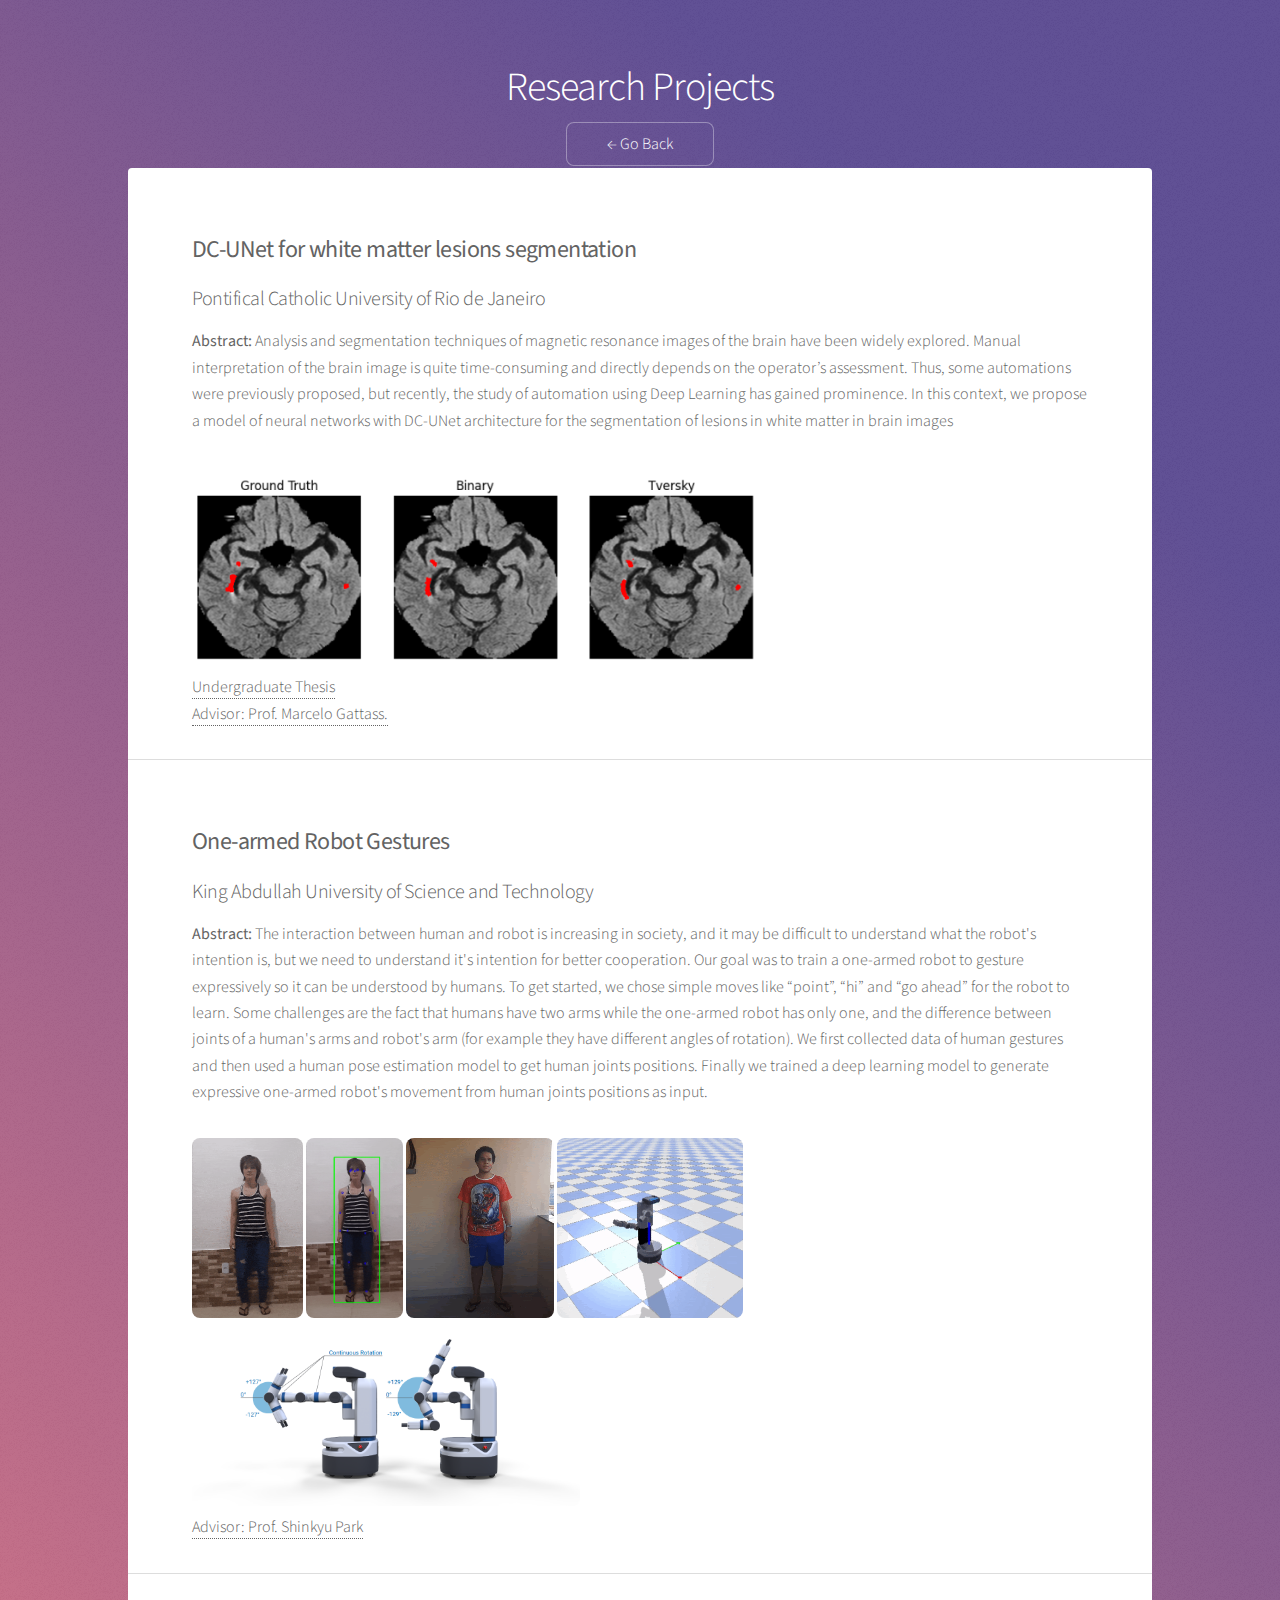
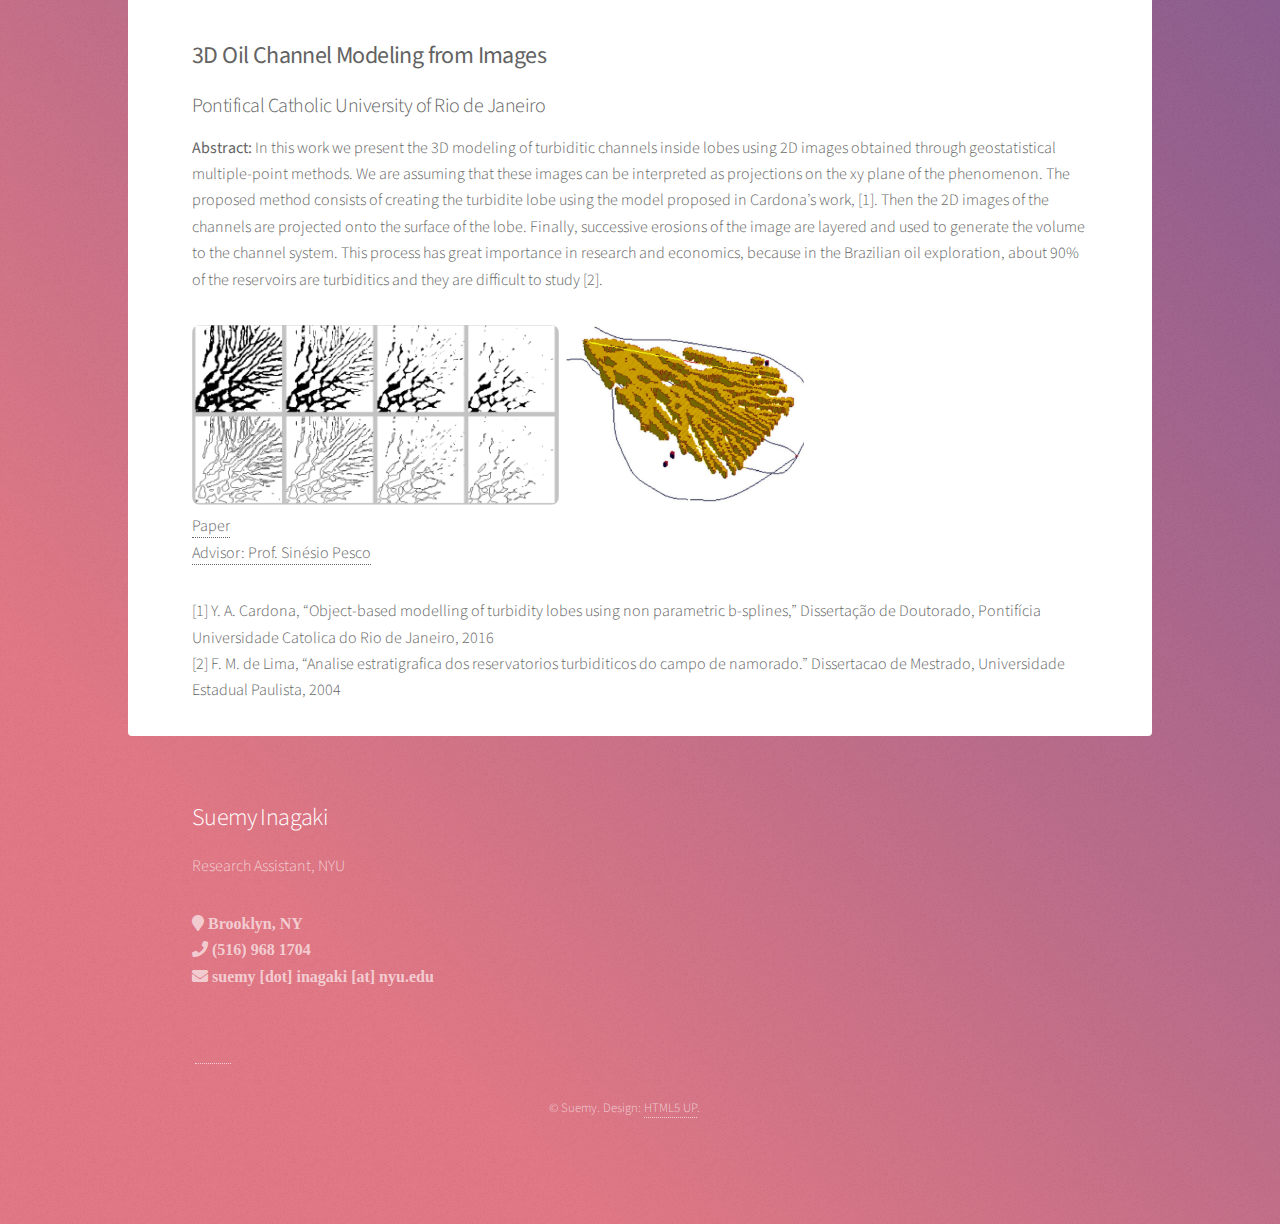
==== commit e2c00e9d: "Remove wrong link" ====
--- a/research.html
+++ b/research.html
@@ -70,7 +70,6 @@
 									<span class="image"><img src="images/fetch.png" alt="" width="100%" height="180" display="block" margin-left="auto"
 										margin-right="auto"/></span>
 									</div>
-									<a target="_blank" href="https://docs.google.com/presentation/d/1oYdUjSKc9FrnafpbBqPmD8VnuwmYdzmno7XY4Pcag-A/edit#slide=id.gc6f80d1ff_0_0"> Presentation </a><br>
 									<a target="_blank" href="https://sites.google.com/site/shinkyupark1/home"> Advisor: Prof. Shinkyu Park</a>
 							</section>
 							<section  id="content" class="main">
